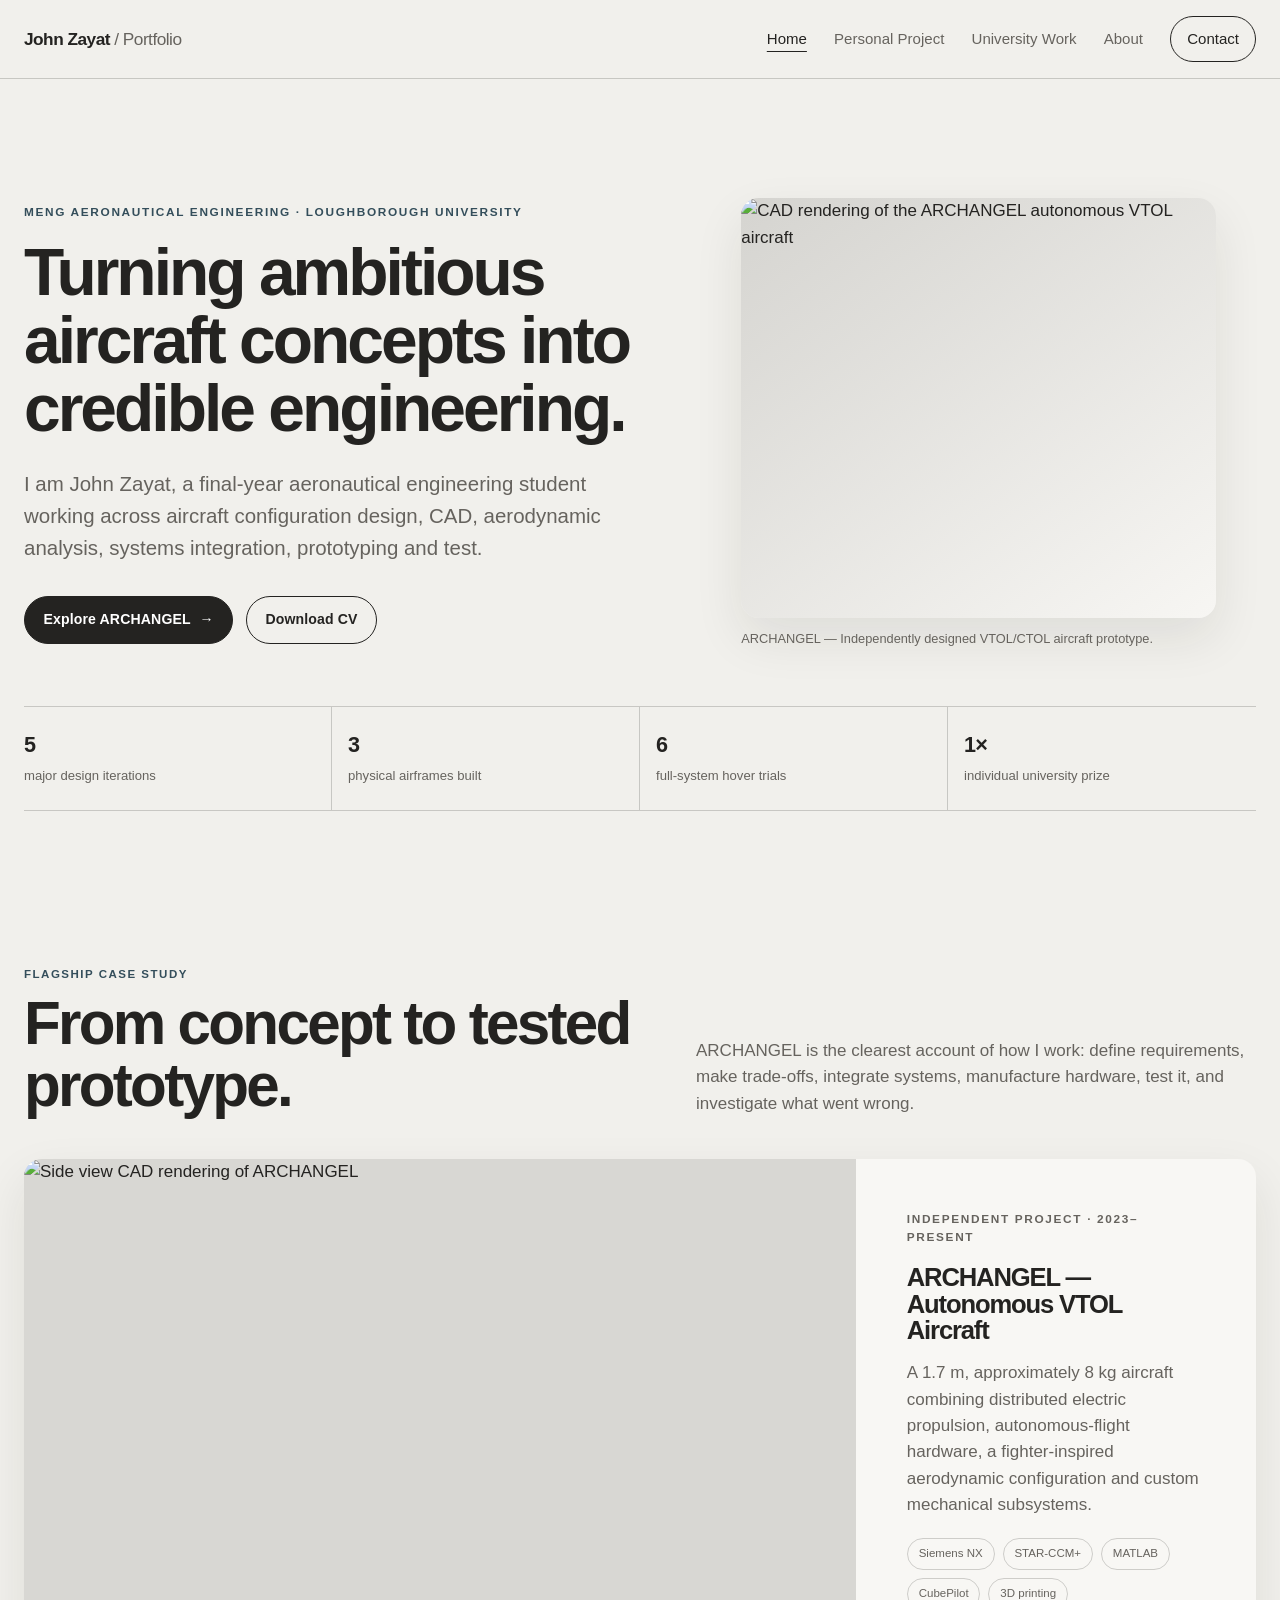
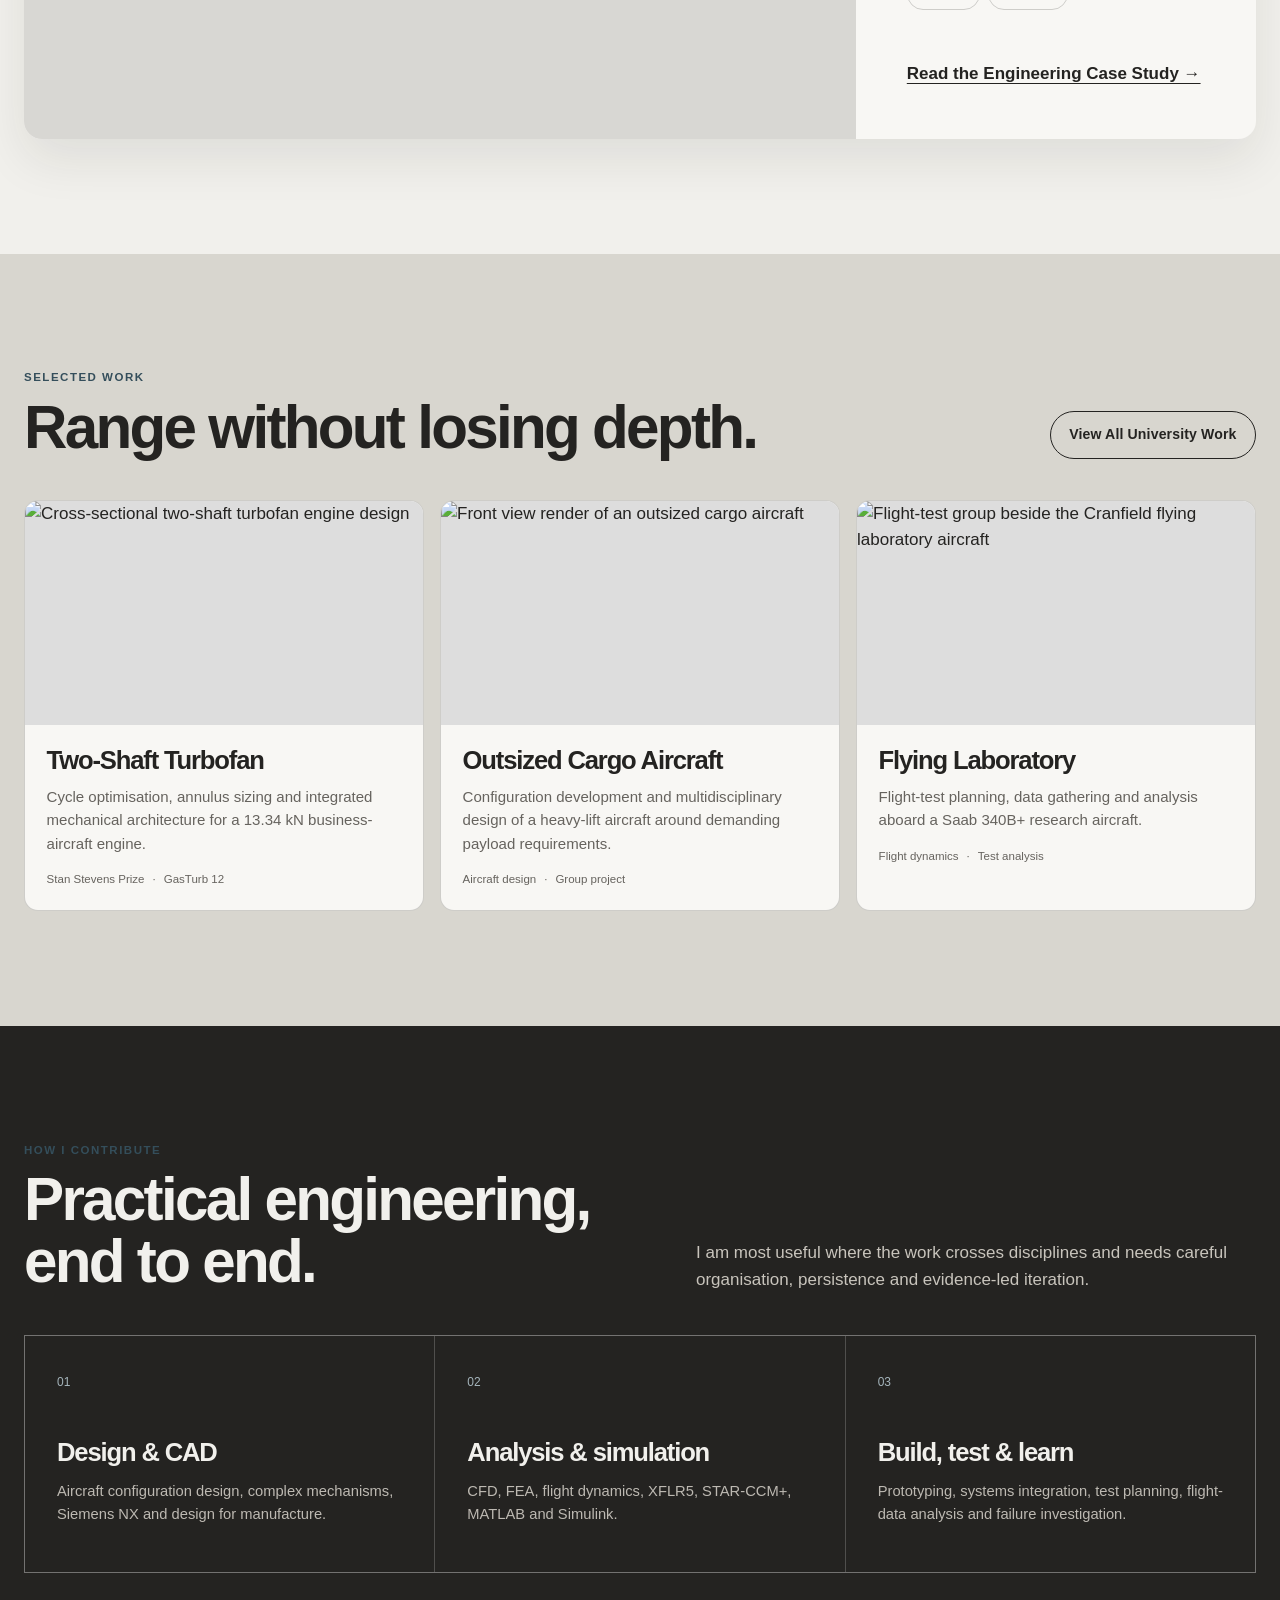
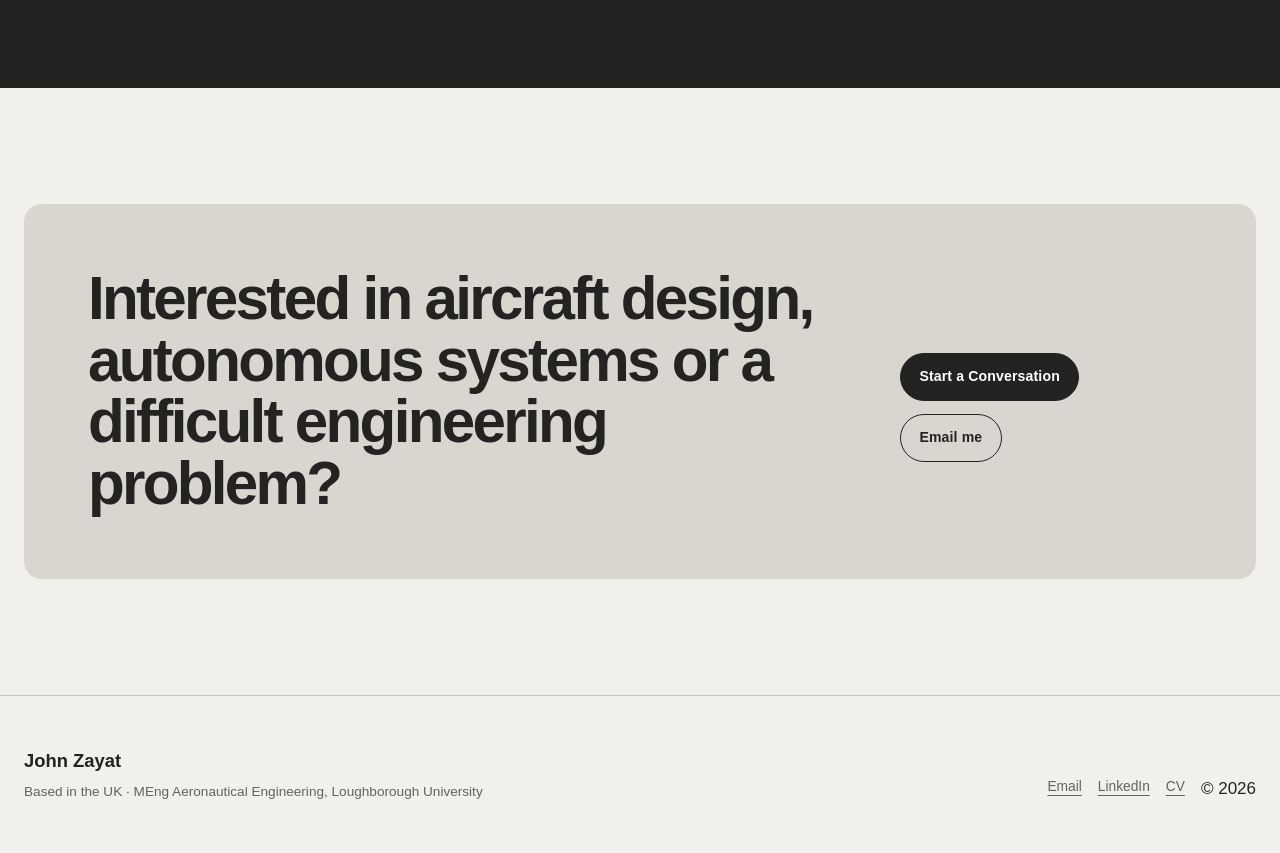
==== index.html @ 2875ab6e "Update image and text elements in index.html" ====
<!doctype html>
<html lang="en">
<head>
  <meta charset="utf-8">
  <meta name="viewport" content="width=device-width, initial-scale=1">
  <meta name="description" content="John Zayat's aeronautical engineering portfolio: aircraft design, CAD, simulation, prototyping and flight-test investigation.">
  <meta name="theme-color" content="#f1f0ec">
  <title>John Zayat | Aeronautical Engineering Portfolio</title>
  <link rel="stylesheet" href="styles.css">
  <script src="script.js" defer></script>
</head>
<body>
  <a class="skip-link" href="#main">Skip to content</a>
  <header class="site-header">
    <div class="container nav-shell">
      <a class="brand" href="index.html">John Zayat <span>/ Portfolio</span></a>
      <button class="nav-toggle" type="button" aria-label="Open navigation" aria-expanded="false" data-nav-toggle><span></span><span></span><span></span></button>
      <nav class="site-nav" aria-label="Primary navigation" data-site-nav>
        <a href="index.html" aria-current="page">Home</a>
        <a href="personal-projects.html">Personal Project</a>
        <a href="university-projects.html">University Work</a>
        <a href="about.html">About</a>
        <a class="nav-cta" href="contact.html">Contact</a>
      </nav>
    </div>
  </header>

  <main id="main">
    <section class="hero">
      <div class="container hero-grid">
        <div class="hero-copy reveal">
          <p class="eyebrow">MEng Aeronautical Engineering · Loughborough University</p>
          <h1>Turning ambitious aircraft concepts into credible engineering.</h1>
          <p class="lede">I am John Zayat, a final-year aeronautical engineering student working across aircraft configuration design, CAD, aerodynamic analysis, systems integration, prototyping and test.</p>
          <div class="actions">
            <a class="button" href="personal-projects.html">Explore ARCHANGEL <span aria-hidden="true">→</span></a>
            <a class="button secondary" href="assets/John-Zayat-CV.pdf" download>Download CV</a>
          </div>
        </div>
        <figure class="reveal">
          <div class="hero-visual"><img src="assets/home-aircraft.png" alt="CAD rendering of the ARCHANGEL autonomous VTOL aircraft"></div>
          <figcaption class="caption">ARCHANGEL — Independently designed VTOL/CTOL aircraft prototype.</figcaption>
        </figure>
      </div>

      <div class="container metrics reveal" aria-label="Portfolio highlights">
        <div class="metric-grid">
          <div class="metric"><strong>5</strong><span>major design iterations</span></div>
          <div class="metric"><strong>3</strong><span>physical airframes built</span></div>
          <div class="metric"><strong>6</strong><span>full-system hover trials</span></div>
          <div class="metric"><strong>1×</strong><span>individual university prize</span></div>
        </div>
      </div>
    </section>

    <section class="section">
      <div class="container">
        <div class="section-head reveal">
          <div><span class="kicker">Flagship Case Study</span><h2>From concept to tested prototype.</h2></div>
          <p>ARCHANGEL is the clearest account of how I work: define requirements, make trade-offs, integrate systems, manufacture hardware, test it, and investigate what went wrong.</p>
        </div>
        <article class="feature reveal">
          <div class="feature-media"><img src="assets/archangel-hero.png" alt="Side view CAD rendering of ARCHANGEL"></div>
          <div class="feature-copy">
            <div>
              <p class="eyebrow">Independent project · 2023–present</p>
              <h3>ARCHANGEL — Autonomous VTOL Aircraft</h3>
              <p>A 1.7 m, approximately 8 kg aircraft combining distributed electric propulsion, autonomous-flight hardware, a fighter-inspired aerodynamic configuration and custom mechanical subsystems.</p>
              <div class="tag-row"><span class="tag">Siemens NX</span><span class="tag">STAR-CCM+</span><span class="tag">MATLAB</span><span class="tag">CubePilot</span><span class="tag">3D printing</span></div>
            </div>
            <a class="text-link" href="personal-projects.html">Read the Engineering Case Study →</a>
          </div>
        </article>
      </div>
    </section>

    <section class="section alt">
      <div class="container">
        <div class="section-head reveal">
          <div><span class="kicker">Selected Work</span><h2>Range without losing depth.</h2></div>
          <a class="button secondary" href="university-projects.html">View All University Work</a>
        </div>
        <div class="card-grid">
          <article class="project-card reveal"><img src="assets/turbofan.png" alt="Cross-sectional two-shaft turbofan engine design"><div class="card-body"><h3>Two-Shaft Turbofan</h3><p>Cycle optimisation, annulus sizing and integrated mechanical architecture for a 13.34 kN business-aircraft engine.</p><div class="card-meta"><span>Stan Stevens Prize</span><span>·</span><span>GasTurb 12</span></div></div></article>
          <article class="project-card reveal"><img src="assets/cargo-aircraft.png" alt="Front view render of an outsized cargo aircraft"><div class="card-body"><h3>Outsized Cargo Aircraft</h3><p>Configuration development and multidisciplinary design of a heavy-lift aircraft around demanding payload requirements.</p><div class="card-meta"><span>Aircraft design</span><span>·</span><span>Group project</span></div></div></article>
          <article class="project-card reveal"><img src="assets/flight-test.jpeg" alt="Flight-test group beside the Cranfield flying laboratory aircraft"><div class="card-body"><h3>Flying Laboratory</h3><p>Flight-test planning, data gathering and analysis aboard a Saab 340B+ research aircraft.</p><div class="card-meta"><span>Flight dynamics</span><span>·</span><span>Test analysis</span></div></div></article>
        </div>
      </div>
    </section>

    <section class="section dark">
      <div class="container">
        <div class="section-head reveal"><div><span class="kicker">How I contribute</span><h2>Practical engineering, end to end.</h2></div><p>I am most useful where the work crosses disciplines and needs careful organisation, persistence and evidence-led iteration.</p></div>
        <div class="capability-grid">
          <article class="capability reveal"><span class="number">01</span><h3>Design & CAD</h3><p>Aircraft configuration design, complex mechanisms, Siemens NX and design for manufacture.</p></article>
          <article class="capability reveal"><span class="number">02</span><h3>Analysis & simulation</h3><p>CFD, FEA, flight dynamics, XFLR5, STAR-CCM+, MATLAB and Simulink.</p></article>
          <article class="capability reveal"><span class="number">03</span><h3>Build, test & learn</h3><p>Prototyping, systems integration, test planning, flight-data analysis and failure investigation.</p></article>
        </div>
      </div>
    </section>

    <section class="section">
      <div class="container cta-band reveal">
        <h2>Interested in aircraft design, autonomous systems or a difficult engineering problem?</h2>
        <div class="actions"><a class="button" href="contact.html">Start a Conversation</a><a class="button secondary" href="mailto:johnzayat360@gmail.com">Email me</a></div>
      </div>
    </section>
  </main>

  <footer class="site-footer">
    <div class="container footer-grid">
      <div><div class="footer-title">John Zayat</div><p class="footer-copy">Based in the UK · MEng Aeronautical Engineering, Loughborough University</p></div>
      <div class="footer-links"><a href="mailto:johnzayat360@gmail.com">Email</a><a href="https://www.linkedin.com/in/john-zayat-956365253/" target="_blank" rel="noreferrer">LinkedIn</a><a href="assets/John-Zayat-CV.pdf" download>CV</a><span>© <span data-year></span></span></div>
    </div>
  </footer>
</body>
</html>
---- styles.css ----
:root {
  --ink: #242321;
  --muted: #66635e;
  --paper: #f1f0ec;
  --paper-soft: #f8f7f4;
  --panel: #d8d6cf;
  --panel-dark: #c9c6be;
  --line: rgba(36, 35, 33, 0.2);
  --accent: #344e5b;
  --white: #ffffff;
  --radius: 18px;
  --shadow: 0 20px 50px rgba(31, 29, 26, 0.09);
  --font: "Aptos", "Segoe UI", Helvetica, Arial, sans-serif;
}

* { box-sizing: border-box; }
html { scroll-behavior: smooth; }
body {
  margin: 0;
  background: var(--paper);
  color: var(--ink);
  font-family: var(--font);
  font-size: 17px;
  line-height: 1.55;
  -webkit-font-smoothing: antialiased;
}
img { display: block; max-width: 100%; }
a { color: inherit; }
button, input, select, textarea { font: inherit; }
button, a { -webkit-tap-highlight-color: transparent; }
:focus-visible { outline: 3px solid #7893a0; outline-offset: 3px; }

.skip-link {
  position: fixed;
  left: 1rem;
  top: -5rem;
  z-index: 100;
  background: var(--ink);
  color: var(--white);
  padding: .75rem 1rem;
  border-radius: 999px;
}
.skip-link:focus { top: 1rem; }

.container { width: min(1260px, calc(100% - 48px)); margin-inline: auto; }
.narrow { width: min(800px, 100%); }

.site-header {
  position: sticky;
  top: 0;
  z-index: 50;
  border-bottom: 1px solid var(--line);
  background: rgba(241, 240, 236, .91);
  backdrop-filter: blur(18px);
}
.nav-shell { min-height: 78px; display: flex; align-items: center; justify-content: space-between; gap: 2rem; }
.brand { text-decoration: none; font-weight: 700; letter-spacing: -.03em; font-size: 1.08rem; }
.brand span { color: var(--muted); font-weight: 500; }
.site-nav { display: flex; align-items: center; gap: 1.7rem; }
.site-nav a { text-decoration: none; color: var(--muted); font-size: .94rem; }
.site-nav a:hover, .site-nav a[aria-current="page"] { color: var(--ink); }
.site-nav a[aria-current="page"] { text-decoration: underline; text-underline-offset: 7px; }
.nav-cta { padding: .62rem 1rem; border: 1px solid var(--ink); border-radius: 999px; color: var(--ink) !important; }
.nav-toggle { display: none; border: 0; background: transparent; width: 44px; height: 44px; padding: 10px; cursor: pointer; }
.nav-toggle span { display: block; height: 2px; margin: 6px 0; background: var(--ink); transition: transform .2s, opacity .2s; }

.hero { padding: clamp(4rem, 8vw, 7.5rem) 0 2.5rem; }
.hero-grid { display: grid; grid-template-columns: 1.05fr .95fr; gap: clamp(2rem, 5vw, 5rem); align-items: center; }
.eyebrow { margin: 0 0 1.1rem; color: var(--accent); font-weight: 700; text-transform: uppercase; letter-spacing: .14em; font-size: .74rem; }
h1, h2, h3 { margin: 0; letter-spacing: -.045em; line-height: 1.03; }
h1 { font-size: clamp(3.15rem, 5.15vw, 5.4rem); font-weight: 600; }
h2 { font-size: clamp(2.25rem, 4.7vw, 4.7rem); font-weight: 600; }
h3 { font-size: clamp(1.25rem, 2vw, 1.65rem); font-weight: 650; }
.hero-copy { max-width: 650px; }
.hero-copy .lede { max-width: 610px; margin: 1.6rem 0 0; color: var(--muted); font-size: clamp(1.03rem, 1.6vw, 1.28rem); }
.actions { display: flex; flex-wrap: wrap; gap: .8rem; margin-top: 2rem; }
.button {
  display: inline-flex;
  align-items: center;
  justify-content: center;
  gap: .55rem;
  min-height: 48px;
  padding: .75rem 1.15rem;
  border: 1px solid var(--ink);
  border-radius: 999px;
  background: var(--ink);
  color: var(--white);
  text-decoration: none;
  font-size: .88rem;
  font-weight: 700;
  letter-spacing: .01em;
  cursor: pointer;
}
.button:hover { background: var(--accent); border-color: var(--accent); }
.button.secondary { background: transparent; color: var(--ink); }
.button.secondary:hover { background: var(--white); border-color: var(--ink); }
.text-link { font-weight: 700; text-underline-offset: 4px; }
.hero-visual { overflow: hidden; border-radius: var(--radius); background: linear-gradient(145deg, #d5d4d0, #f7f6f3); min-height: 420px; box-shadow: var(--shadow); }
.hero-visual img { width: 100%; height: 100%; min-height: 420px; object-fit: cover; object-position: center; }
.caption { margin: .65rem 0 0; color: var(--muted); font-size: .8rem; }

.metrics { padding: 2.5rem 0 0; }
.metric-grid { border-top: 1px solid var(--line); border-bottom: 1px solid var(--line); display: grid; grid-template-columns: repeat(4, 1fr); }
.metric { padding: 1.35rem 1rem; border-right: 1px solid var(--line); }
.metric:first-child { padding-left: 0; }
.metric:last-child { border-right: 0; }
.metric strong { display: block; font-size: 1.35rem; letter-spacing: -.03em; }
.metric span { color: var(--muted); font-size: .82rem; }

.section { padding: clamp(5rem, 9vw, 9rem) 0; }
.section.alt { background: var(--panel); }
.section.dark { background: var(--ink); color: var(--paper); }
.section-head { display: flex; align-items: end; justify-content: space-between; gap: 2rem; margin-bottom: 2.6rem; }
.section-head p { max-width: 560px; margin: 0; color: var(--muted); }
.dark .section-head p { color: #c8c4bc; }
.kicker { display: block; margin-bottom: .6rem; color: var(--accent); font-size: .72rem; font-weight: 800; letter-spacing: .13em; text-transform: uppercase; }

.feature { display: grid; grid-template-columns: 1.35fr .65fr; min-height: 580px; overflow: hidden; border-radius: var(--radius); background: var(--paper-soft); box-shadow: var(--shadow); }
.feature-media { min-height: 430px; overflow: hidden; background: #d8d7d3; }
.feature-media img { width: 100%; height: 100%; object-fit: cover; object-position: center; transition: transform .5s ease; }
.feature:hover .feature-media img { transform: scale(1.025); }
.feature-copy { display: flex; flex-direction: column; justify-content: space-between; gap: 2rem; padding: clamp(2rem, 4vw, 3.6rem); }
.feature-copy p { color: var(--muted); }
.tag-row { display: flex; flex-wrap: wrap; gap: .5rem; margin-top: 1.25rem; }
.tag { padding: .38rem .68rem; border: 1px solid var(--line); border-radius: 999px; color: var(--muted); font-size: .72rem; }

.card-grid { display: grid; grid-template-columns: repeat(3, 1fr); gap: 1rem; }
.project-card { position: relative; border: 1px solid var(--line); border-radius: 14px; background: var(--paper-soft); overflow: hidden; }
.project-card > img { width: 100%; aspect-ratio: 16 / 9; object-fit: cover; background: #ddd; }
.card-body { padding: 1.35rem; }
.card-body p { margin: .75rem 0 1rem; color: var(--muted); font-size: .94rem; }
.card-meta { display: flex; gap: .5rem; flex-wrap: wrap; font-size: .72rem; color: var(--muted); }

.capability-grid { display: grid; grid-template-columns: repeat(3, 1fr); gap: 1px; background: rgba(255,255,255,.2); border: 1px solid rgba(255,255,255,.2); }
.capability { background: var(--ink); padding: 2rem; min-height: 220px; }
.capability .number { color: #a5b5bc; font-size: .75rem; }
.capability h3 { margin: 2.8rem 0 .7rem; }
.capability p { color: #bdb9b2; font-size: .92rem; }

.cta-band { display: flex; align-items: center; justify-content: space-between; gap: 2rem; padding: clamp(2rem, 5vw, 4rem); border-radius: var(--radius); background: var(--panel); }
.cta-band h2 { max-width: 780px; }

/* Interior pages */
.page-hero { padding: clamp(4rem, 8vw, 7rem) 0 clamp(3rem, 6vw, 5rem); }
.page-hero .lede { max-width: 760px; margin: 1.5rem 0 0; color: var(--muted); font-size: clamp(1.05rem, 1.7vw, 1.3rem); }
.page-hero-media { margin-top: 3rem; overflow: hidden; min-height: 400px; border-radius: var(--radius); background: #d0cfcb; }
.page-hero-media img { width: 100%; height: 100%; min-height: 400px; object-fit: cover; }
.page-title { max-width: 1000px; }
.page-title h1 { font-size: clamp(3.8rem, 8vw, 8.4rem); }

.section-nav { position: sticky; top: 78px; z-index: 30; border-block: 1px solid var(--line); background: rgba(241,240,236,.95); backdrop-filter: blur(12px); }
.section-nav .container { display: flex; gap: 1.4rem; overflow-x: auto; padding-block: .85rem; scrollbar-width: none; }
.section-nav .container::-webkit-scrollbar { display: none; }
.section-nav a { white-space: nowrap; text-decoration: none; color: var(--muted); font-size: .78rem; font-weight: 700; text-transform: uppercase; letter-spacing: .08em; }
.section-nav a:hover { color: var(--ink); }

.intro-grid { display: grid; grid-template-columns: .7fr 1.3fr; gap: clamp(2rem, 7vw, 7rem); }
.intro-grid .large-copy { margin: 0; font-size: clamp(1.35rem, 2.5vw, 2.2rem); line-height: 1.25; letter-spacing: -.025em; }
.brief-grid { display: grid; grid-template-columns: repeat(2, 1fr); border-top: 1px solid var(--line); }
.brief-item { padding: 1.25rem 0; border-bottom: 1px solid var(--line); }
.brief-item:nth-child(odd) { padding-right: 1rem; }
.brief-item:nth-child(even) { padding-left: 1rem; border-left: 1px solid var(--line); }
.brief-item small { display: block; color: var(--muted); text-transform: uppercase; letter-spacing: .1em; font-size: .68rem; }
.brief-item strong { display: block; margin-top: .3rem; }

.requirement-grid { display: grid; grid-template-columns: repeat(4, 1fr); gap: 1rem; margin-top: 2.5rem; }
.requirement { min-height: 220px; padding: 1.5rem; border: 1px solid var(--line); border-radius: 14px; background: var(--paper-soft); }
.requirement span { color: var(--accent); font-weight: 800; font-size: .72rem; }
.requirement h3 { margin: 3rem 0 .7rem; font-size: 1.2rem; }
.requirement p { color: var(--muted); font-size: .9rem; }

.timeline { margin-top: 3rem; border-top: 1px solid var(--line); }
.timeline-row { display: grid; grid-template-columns: 110px .75fr 1.25fr; gap: 1.5rem; padding: 1.5rem 0; border-bottom: 1px solid var(--line); }
.timeline-row .iteration { color: var(--accent); font-weight: 800; font-size: .78rem; text-transform: uppercase; letter-spacing: .08em; }
.timeline-row p { margin: 0; color: var(--muted); }

.mechanism-grid { display: grid; grid-template-columns: repeat(2, 1fr); gap: 1rem; }
.mechanism-card { overflow: hidden; border-radius: 14px; background: var(--paper-soft); }
.mechanism-card img { width: 100%; aspect-ratio: 16 / 8.5; object-fit: cover; background: #ddd; }
.mechanism-card .card-body { padding: 1.6rem; }
.mechanism-card p { color: var(--muted); }
.mechanism-card ul { padding-left: 1.1rem; color: var(--muted); font-size: .9rem; }

.prototype-grid { display: grid; grid-template-columns: repeat(3, 1fr); gap: 1rem; }
.prototype { border-top: 1px solid var(--line); padding-top: 1rem; }
.prototype img { width: 100%; aspect-ratio: 4/3; object-fit: cover; border-radius: 10px; }
.prototype h3 { margin-top: 1.1rem; font-size: 1.2rem; }
.prototype p { color: var(--muted); font-size: .9rem; }
.mini-metrics { display: flex; gap: .8rem; flex-wrap: wrap; margin-top: .8rem; color: var(--muted); font-size: .75rem; }

.test-grid { display: grid; grid-template-columns: 1fr 1fr; gap: 1rem; }
.test-card { overflow: hidden; border: 1px solid rgba(255,255,255,.18); border-radius: 14px; }
.test-card img { width: 100%; aspect-ratio: 16/9; object-fit: cover; background: #fff; }
.test-card .card-body { padding: 1.5rem; }
.test-card p { color: #c7c2ba; }
.finding-list { margin: 2rem 0 0; padding: 0; list-style: none; display: grid; grid-template-columns: repeat(4, 1fr); border-top: 1px solid rgba(255,255,255,.2); }
.finding-list li { padding: 1.2rem; border-right: 1px solid rgba(255,255,255,.2); color: #cac6be; font-size: .86rem; }
.finding-list li:last-child { border-right: 0; }
.finding-list strong { display: block; margin-bottom: .4rem; color: var(--white); }

.outcome-grid { display: grid; grid-template-columns: .8fr 1.2fr; gap: clamp(2rem, 7vw, 7rem); }
.outcome-list { list-style: none; margin: 0; padding: 0; counter-reset: outcomes; border-top: 1px solid var(--line); }
.outcome-list li { position: relative; padding: 1.3rem 0 1.3rem 3rem; border-bottom: 1px solid var(--line); }
.outcome-list li::before { counter-increment: outcomes; content: "0" counter(outcomes); position: absolute; left: 0; top: 1.4rem; color: var(--accent); font-size: .75rem; font-weight: 800; }

.status-panel { display: grid; grid-template-columns: 1fr auto; gap: 2rem; align-items: center; padding: 2rem; border: 1px solid var(--line); border-radius: 14px; background: var(--paper-soft); }
.status-badge { white-space: nowrap; padding: .55rem .8rem; border-radius: 999px; background: #dce5e8; color: #27424e; font-size: .72rem; font-weight: 800; text-transform: uppercase; letter-spacing: .08em; }

/* Project directory */
.tab-list { display: inline-flex; gap: .5rem; padding: .4rem; margin: 2rem 0 2.5rem; border: 1px solid var(--line); border-radius: 999px; }
.tab-button { border: 0; border-radius: 999px; padding: .7rem 1.1rem; background: transparent; color: var(--muted); cursor: pointer; font-weight: 700; }
.tab-button[aria-selected="true"] { background: var(--ink); color: var(--white); }
.project-panel[hidden] { display: none; }
.project-directory { display: grid; grid-template-columns: repeat(3, 1fr); gap: 1rem; }
.directory-card { overflow: hidden; border: 1px solid var(--line); border-radius: 14px; background: var(--paper-soft); }
.directory-card img { width: 100%; aspect-ratio: 16/9; object-fit: cover; background: #ddd; }
.directory-card .index-visual { display: grid; place-items: center; aspect-ratio: 16/9; background: linear-gradient(145deg, #c9c7c0, #ebe9e4); color: #716e67; font-size: 3.6rem; font-weight: 300; letter-spacing: -.06em; }
.directory-card .card-body { padding: 1.35rem; }
.directory-card .type { color: var(--accent); font-size: .7rem; font-weight: 800; text-transform: uppercase; letter-spacing: .09em; }
.directory-card h3 { margin: .65rem 0; font-size: 1.25rem; line-height: 1.15; }
.directory-card p { color: var(--muted); font-size: .88rem; }
.directory-card details { border-top: 1px solid var(--line); margin-top: 1rem; padding-top: .8rem; }
.directory-card summary { cursor: pointer; font-size: .78rem; font-weight: 800; }
.directory-card details p { margin-bottom: 0; }

.team-callout { display: grid; grid-template-columns: .7fr 1.3fr; gap: 2rem; padding: 2rem; border-radius: 14px; background: var(--ink); color: var(--paper); }
.team-callout p { margin: 0; color: #c9c5bd; }

.module-years { display: grid; grid-template-columns: repeat(2, 1fr); gap: .75rem; }
.module-year { border: 1px solid var(--line); border-radius: 12px; background: var(--paper-soft); }
.module-year summary { cursor: pointer; padding: 1.1rem 1.25rem; font-weight: 750; }
.module-year ul { columns: 2; margin: 0; padding: 0 1.25rem 1.25rem 2.4rem; color: var(--muted); font-size: .83rem; }
.module-year li { break-inside: avoid; margin-bottom: .35rem; }

/* About */
.about-hero-grid { display: grid; grid-template-columns: 1.05fr .95fr; gap: clamp(2rem, 6vw, 6rem); align-items: center; }
.about-hero-grid h1 { font-size: clamp(3.7rem, 7vw, 7.3rem); }
.about-hero-grid p { color: var(--muted); }
.about-portrait { min-height: 600px; overflow: hidden; border-radius: var(--radius); background: #deddd9; }
.about-portrait img { width: 100%; height: 100%; min-height: 600px; object-fit: cover; }
.skills-list { display: grid; grid-template-columns: repeat(2, 1fr); border-top: 1px solid var(--line); }
.skill-group { padding: 1.5rem 1.5rem 1.5rem 0; border-bottom: 1px solid var(--line); }
.skill-group:nth-child(even) { padding-left: 1.5rem; border-left: 1px solid var(--line); }
.skill-group p { color: var(--muted); margin: .5rem 0 0; }
.hobby-grid { display: grid; grid-template-columns: repeat(3, 1fr); gap: 1rem; }
.hobby-card img { width: 100%; aspect-ratio: 4/5; object-fit: cover; border-radius: 12px; }
.hobby-card h3 { margin-top: 1rem; font-size: 1.2rem; }
.hobby-card p { color: var(--muted); font-size: .88rem; }
.certificate-list { display: grid; grid-template-columns: repeat(2, 1fr); gap: 0 2rem; border-top: 1px solid var(--line); }
.certificate-list div { padding: 1rem 0; border-bottom: 1px solid var(--line); }
.certificate-list small { display: block; color: var(--muted); }

/* Contact */
.contact-grid { display: grid; grid-template-columns: .75fr 1.25fr; gap: clamp(2rem, 7vw, 7rem); align-items: start; }
.contact-copy { position: sticky; top: 130px; }
.contact-copy h1 { font-size: clamp(3.8rem, 7vw, 7rem); }
.contact-copy p { color: var(--muted); }
.contact-links { display: grid; gap: .7rem; margin-top: 2rem; }
.contact-links a { font-weight: 750; text-underline-offset: 4px; }
.contact-form { padding: clamp(1.5rem, 4vw, 3rem); border-radius: var(--radius); background: var(--panel); }
.form-grid { display: grid; grid-template-columns: repeat(2, 1fr); gap: 1rem; }
.field { display: grid; gap: .4rem; }
.field.full { grid-column: 1 / -1; }
.field label { font-size: .78rem; font-weight: 800; }
.field input, .field select, .field textarea { width: 100%; border: 1px solid rgba(36,35,33,.55); border-radius: 10px; background: rgba(255,255,255,.48); color: var(--ink); padding: .8rem .9rem; }
.field textarea { min-height: 170px; resize: vertical; }
.form-note { color: var(--muted); font-size: .76rem; }
.form-status { min-height: 1.5rem; color: var(--accent); font-size: .85rem; font-weight: 700; }

.site-footer { padding: 3.2rem 0; border-top: 1px solid var(--line); }
.footer-grid { display: grid; grid-template-columns: 1fr auto; gap: 2rem; align-items: end; }
.footer-title { font-size: 1.15rem; font-weight: 700; }
.footer-copy { color: var(--muted); font-size: .85rem; margin: .35rem 0 0; }
.footer-links { display: flex; flex-wrap: wrap; justify-content: end; gap: 1rem; }
.footer-links a { color: var(--muted); font-size: .86rem; text-underline-offset: 4px; }

.reveal { opacity: 1; transform: none; }
.reveal.is-visible { opacity: 1; transform: none; }

@media (max-width: 980px) {
  .hero-grid, .feature { grid-template-columns: 1fr; }
  .hero-visual { min-height: 340px; }
  .feature { min-height: auto; }
  .feature-media { min-height: 360px; }
  .card-grid, .capability-grid { grid-template-columns: repeat(2, 1fr); }
  .metric-grid { grid-template-columns: repeat(2, 1fr); }
  .metric:nth-child(2) { border-right: 0; }
  .metric:nth-child(-n+2) { border-bottom: 1px solid var(--line); }
  .intro-grid, .outcome-grid, .about-hero-grid, .contact-grid { grid-template-columns: 1fr; }
  .requirement-grid { grid-template-columns: repeat(2, 1fr); }
  .project-directory { grid-template-columns: repeat(2, 1fr); }
  .contact-copy { position: static; }
  .about-portrait, .about-portrait img { min-height: 460px; }
}

@media (max-width: 760px) {
  body { font-size: 16px; }
  .container { width: min(100% - 32px, 1260px); }
  .nav-shell { min-height: 68px; }
  .nav-toggle { display: block; }
  .site-nav {
    position: absolute;
    inset: 68px 0 auto 0;
    display: none;
    flex-direction: column;
    align-items: stretch;
    gap: 0;
    padding: 1rem 16px 1.4rem;
    border-bottom: 1px solid var(--line);
    background: var(--paper);
  }
  .site-nav.is-open { display: flex; }
  .site-nav a { padding: .9rem .2rem; }
  .nav-cta { text-align: center; margin-top: .5rem; }
  .hero { padding-top: 3.5rem; }
  .hero-visual, .hero-visual img { min-height: 280px; }
  .section { padding: 4.8rem 0; }
  .section-head, .cta-band { align-items: flex-start; flex-direction: column; }
  .card-grid, .capability-grid { grid-template-columns: 1fr; }
  .feature-media { min-height: 280px; }
  .footer-grid { grid-template-columns: 1fr; }
  .footer-links { justify-content: start; }
  .section-nav { top: 68px; }
  .page-hero-media, .page-hero-media img { min-height: 280px; }
  .brief-grid, .requirement-grid, .mechanism-grid, .prototype-grid, .test-grid, .finding-list, .project-directory, .module-years, .skills-list, .hobby-grid, .certificate-list { grid-template-columns: 1fr; }
  .brief-item:nth-child(even), .skill-group:nth-child(even) { padding-left: 0; border-left: 0; }
  .brief-item:nth-child(odd) { padding-right: 0; }
  .timeline-row { grid-template-columns: 82px 1fr; }
  .timeline-row p { grid-column: 2; }
  .finding-list li { border-right: 0; border-bottom: 1px solid rgba(255,255,255,.2); }
  .team-callout, .status-panel { grid-template-columns: 1fr; }
  .module-year ul { columns: 1; }
  .about-portrait, .about-portrait img { min-height: 360px; }
  .form-grid { grid-template-columns: 1fr; }
  .field.full { grid-column: auto; }
}

@media (prefers-reduced-motion: reduce) {
  html { scroll-behavior: auto; }
  *, *::before, *::after { animation-duration: .01ms !important; transition-duration: .01ms !important; }
  .reveal { opacity: 1; transform: none; }
}
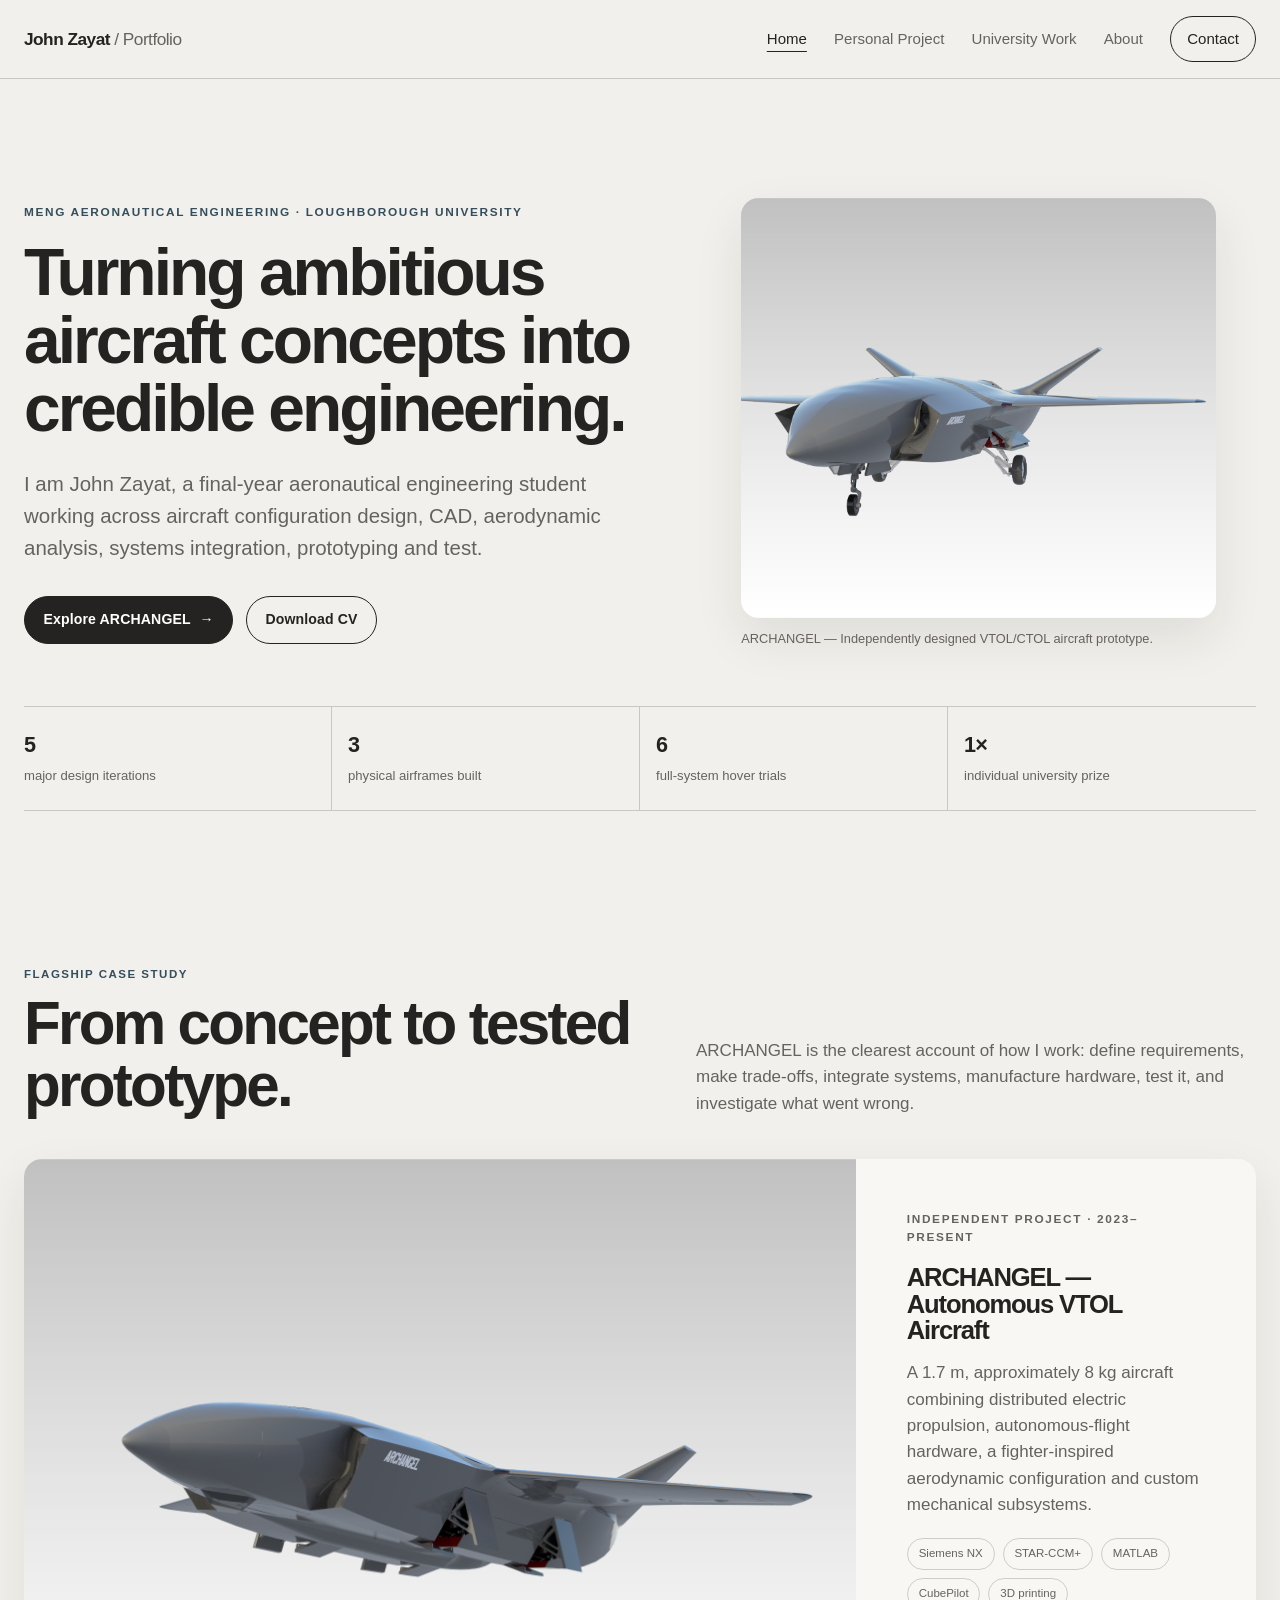
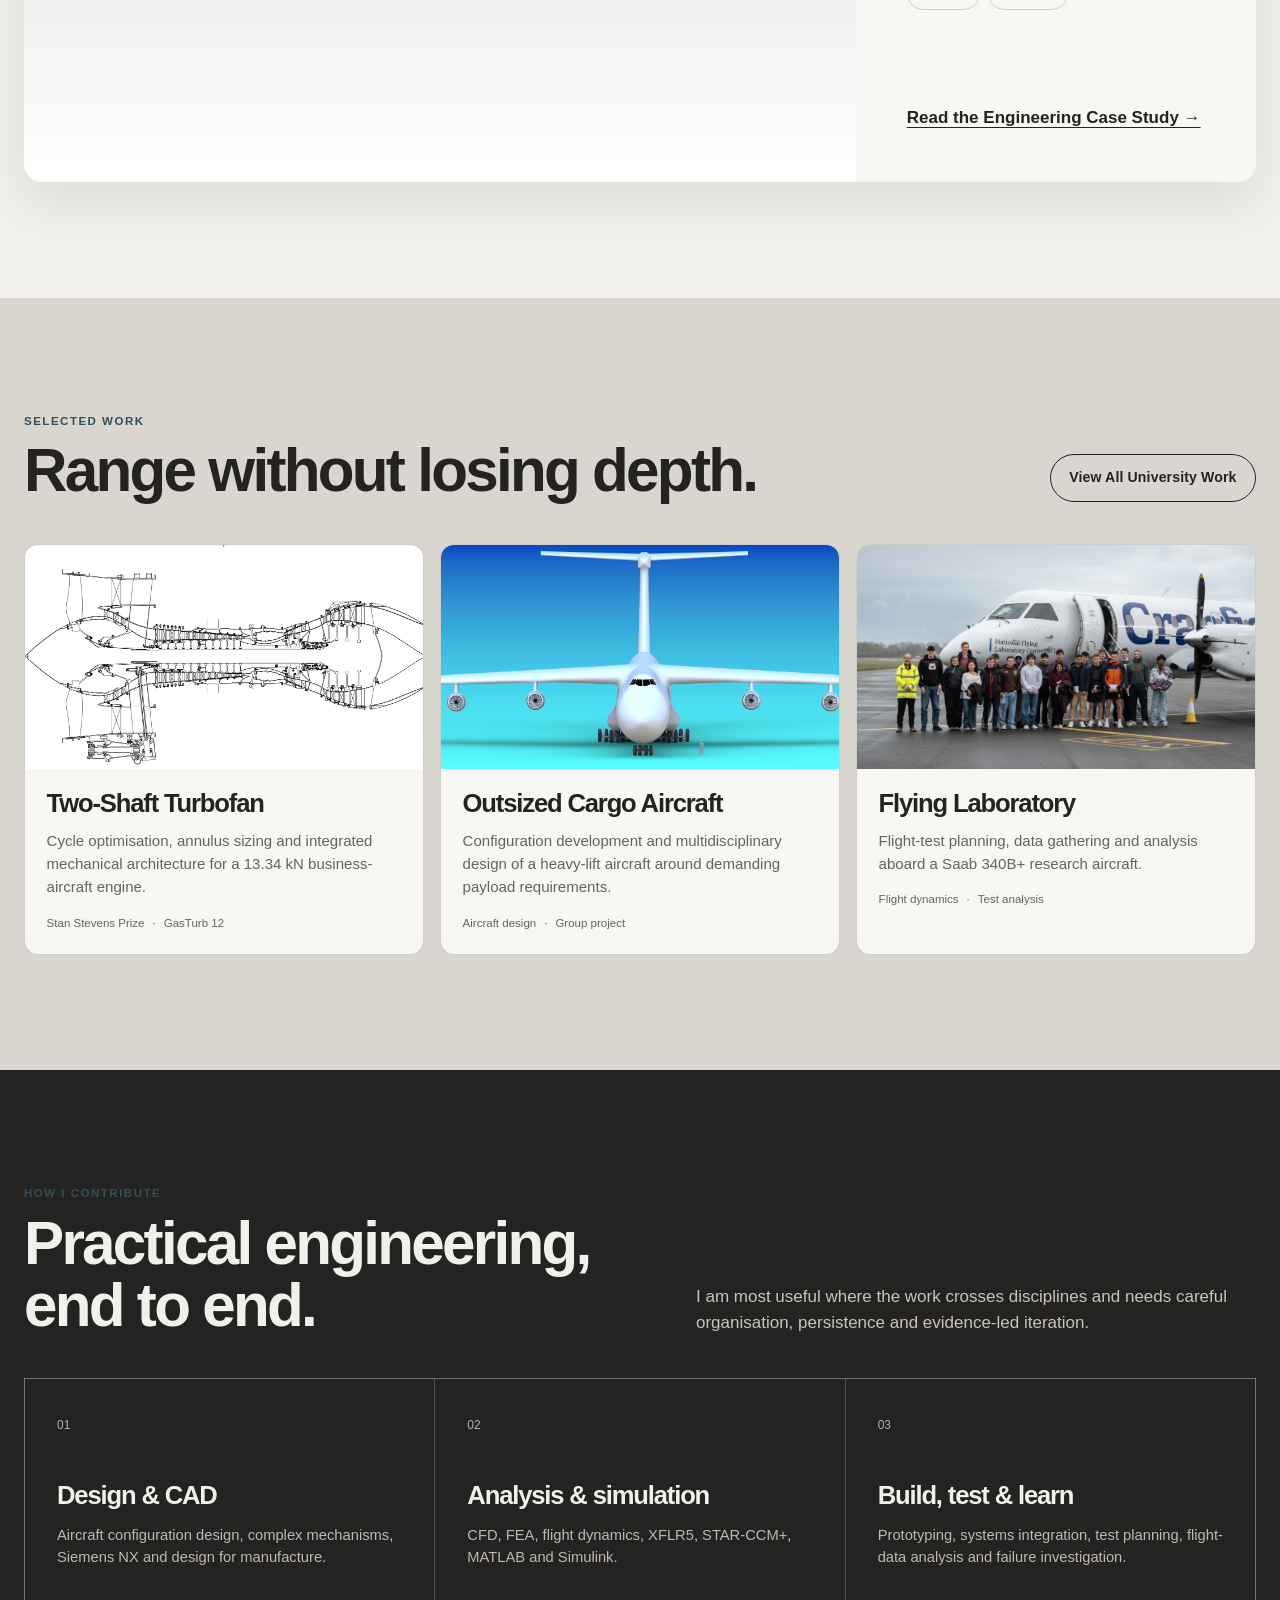
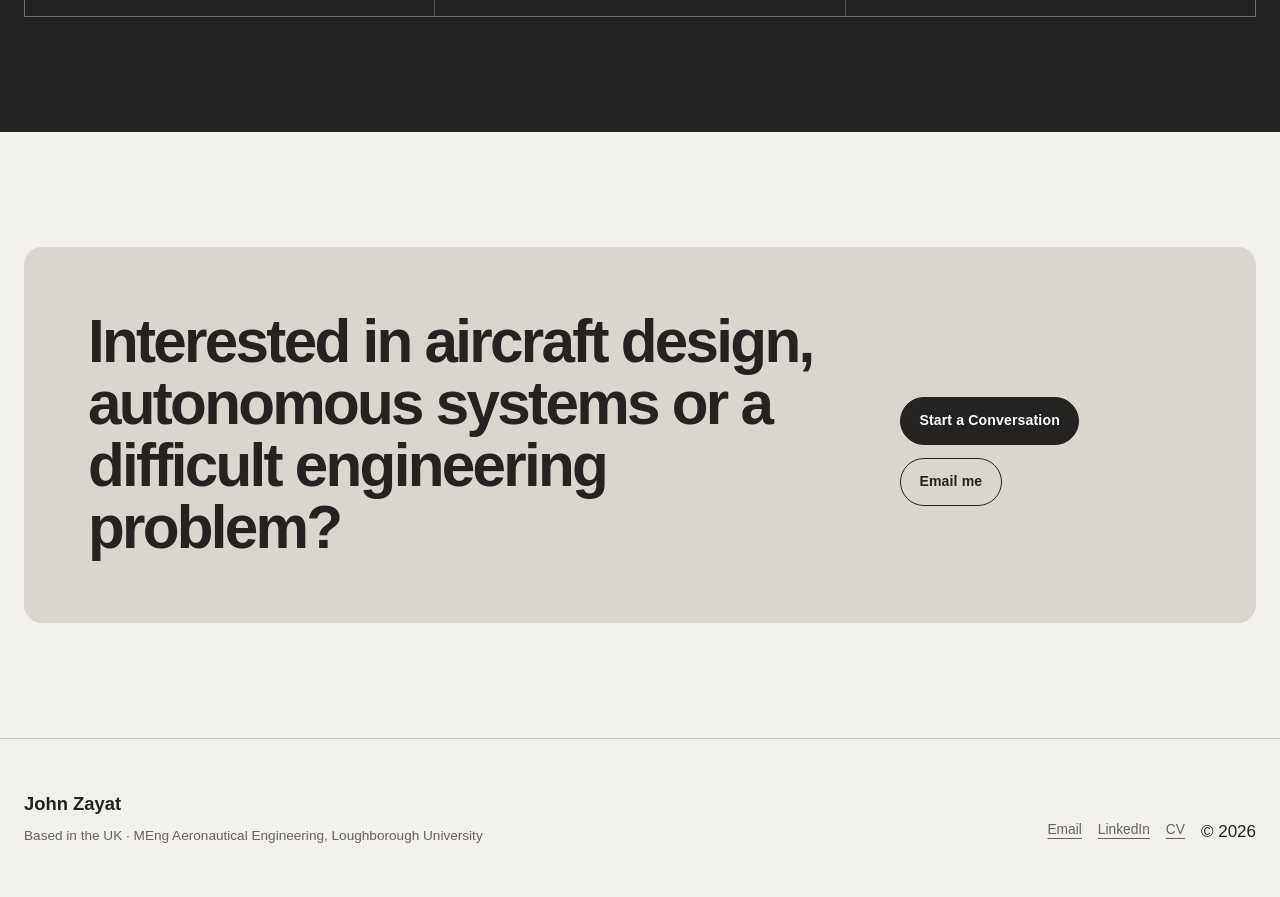
==== commit 8aea1cbd: "Update index.html" ====
--- a/index.html
+++ b/index.html
@@ -81,9 +81,9 @@
           <a class="button secondary" href="university-projects.html">View All University Work</a>
         </div>
         <div class="card-grid">
-          <article class="project-card reveal"><img src="assets/turbofan.png" alt="Cross-sectional two-shaft turbofan engine design"><div class="card-body"><h3>Two-Shaft Turbofan</h3><p>Cycle optimisation, annulus sizing and integrated mechanical architecture for a 13.34 kN business-aircraft engine.</p><div class="card-meta"><span>Stan Stevens Prize</span><span>·</span><span>GasTurb 12</span></div></div></article>
-          <article class="project-card reveal"><img src="assets/cargo-aircraft.png" alt="Front view render of an outsized cargo aircraft"><div class="card-body"><h3>Outsized Cargo Aircraft</h3><p>Configuration development and multidisciplinary design of a heavy-lift aircraft around demanding payload requirements.</p><div class="card-meta"><span>Aircraft design</span><span>·</span><span>Group project</span></div></div></article>
-          <article class="project-card reveal"><img src="assets/flight-test.jpeg" alt="Flight-test group beside the Cranfield flying laboratory aircraft"><div class="card-body"><h3>Flying Laboratory</h3><p>Flight-test planning, data gathering and analysis aboard a Saab 340B+ research aircraft.</p><div class="card-meta"><span>Flight dynamics</span><span>·</span><span>Test analysis</span></div></div></article>
+          <article class="project-card reveal"><img src="assets/turbofan.PNG" alt="Cross-sectional two-shaft turbofan engine design"><div class="card-body"><h3>Two-Shaft Turbofan</h3><p>Cycle optimisation, annulus sizing and integrated mechanical architecture for a 13.34 kN business-aircraft engine.</p><div class="card-meta"><span>Stan Stevens Prize</span><span>·</span><span>GasTurb 12</span></div></div></article>
+          <article class="project-card reveal"><img src="assets/cargo-aircraft.PNG" alt="Front view render of an outsized cargo aircraft"><div class="card-body"><h3>Outsized Cargo Aircraft</h3><p>Configuration development and multidisciplinary design of a heavy-lift aircraft around demanding payload requirements.</p><div class="card-meta"><span>Aircraft design</span><span>·</span><span>Group project</span></div></div></article>
+          <article class="project-card reveal"><img src="assets/flight-test.JPEG" alt="Flight-test group beside the Cranfield flying laboratory aircraft"><div class="card-body"><h3>Flying Laboratory</h3><p>Flight-test planning, data gathering and analysis aboard a Saab 340B+ research aircraft.</p><div class="card-meta"><span>Flight dynamics</span><span>·</span><span>Test analysis</span></div></div></article>
         </div>
       </div>
     </section>
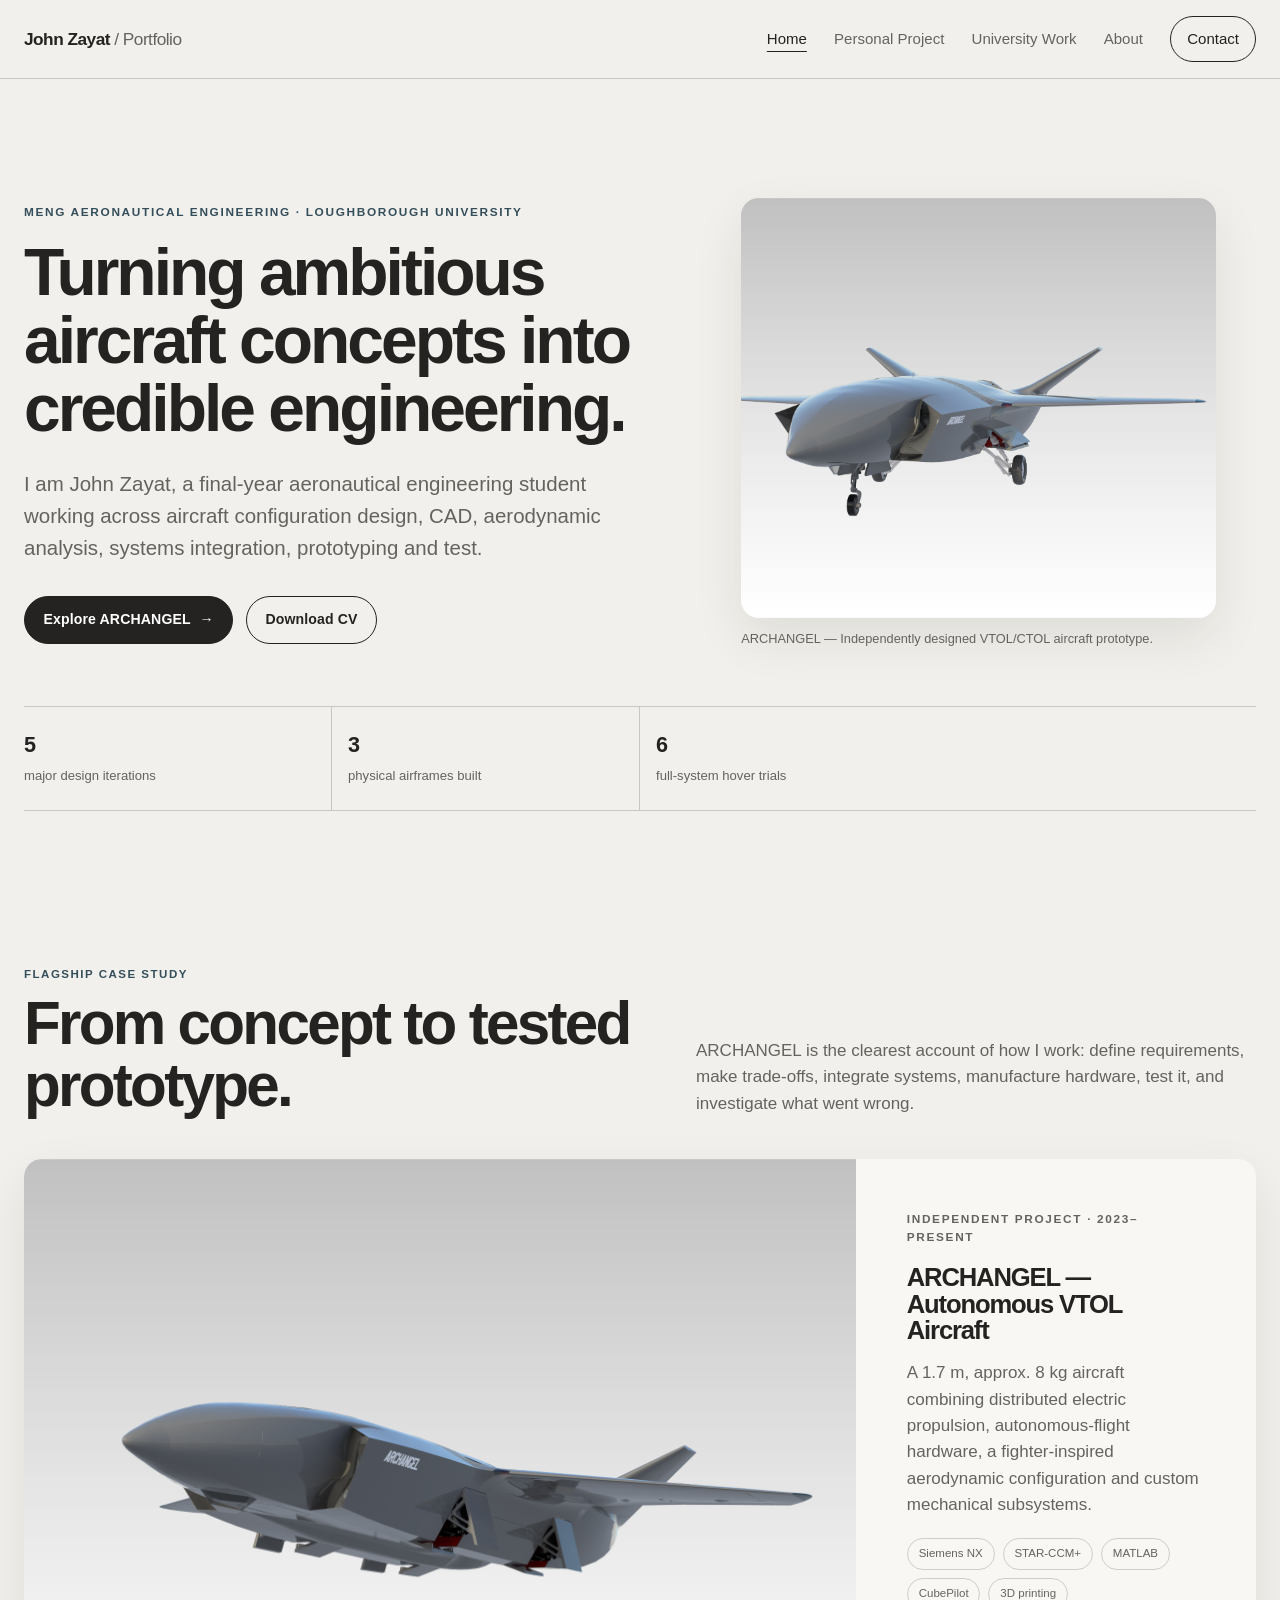
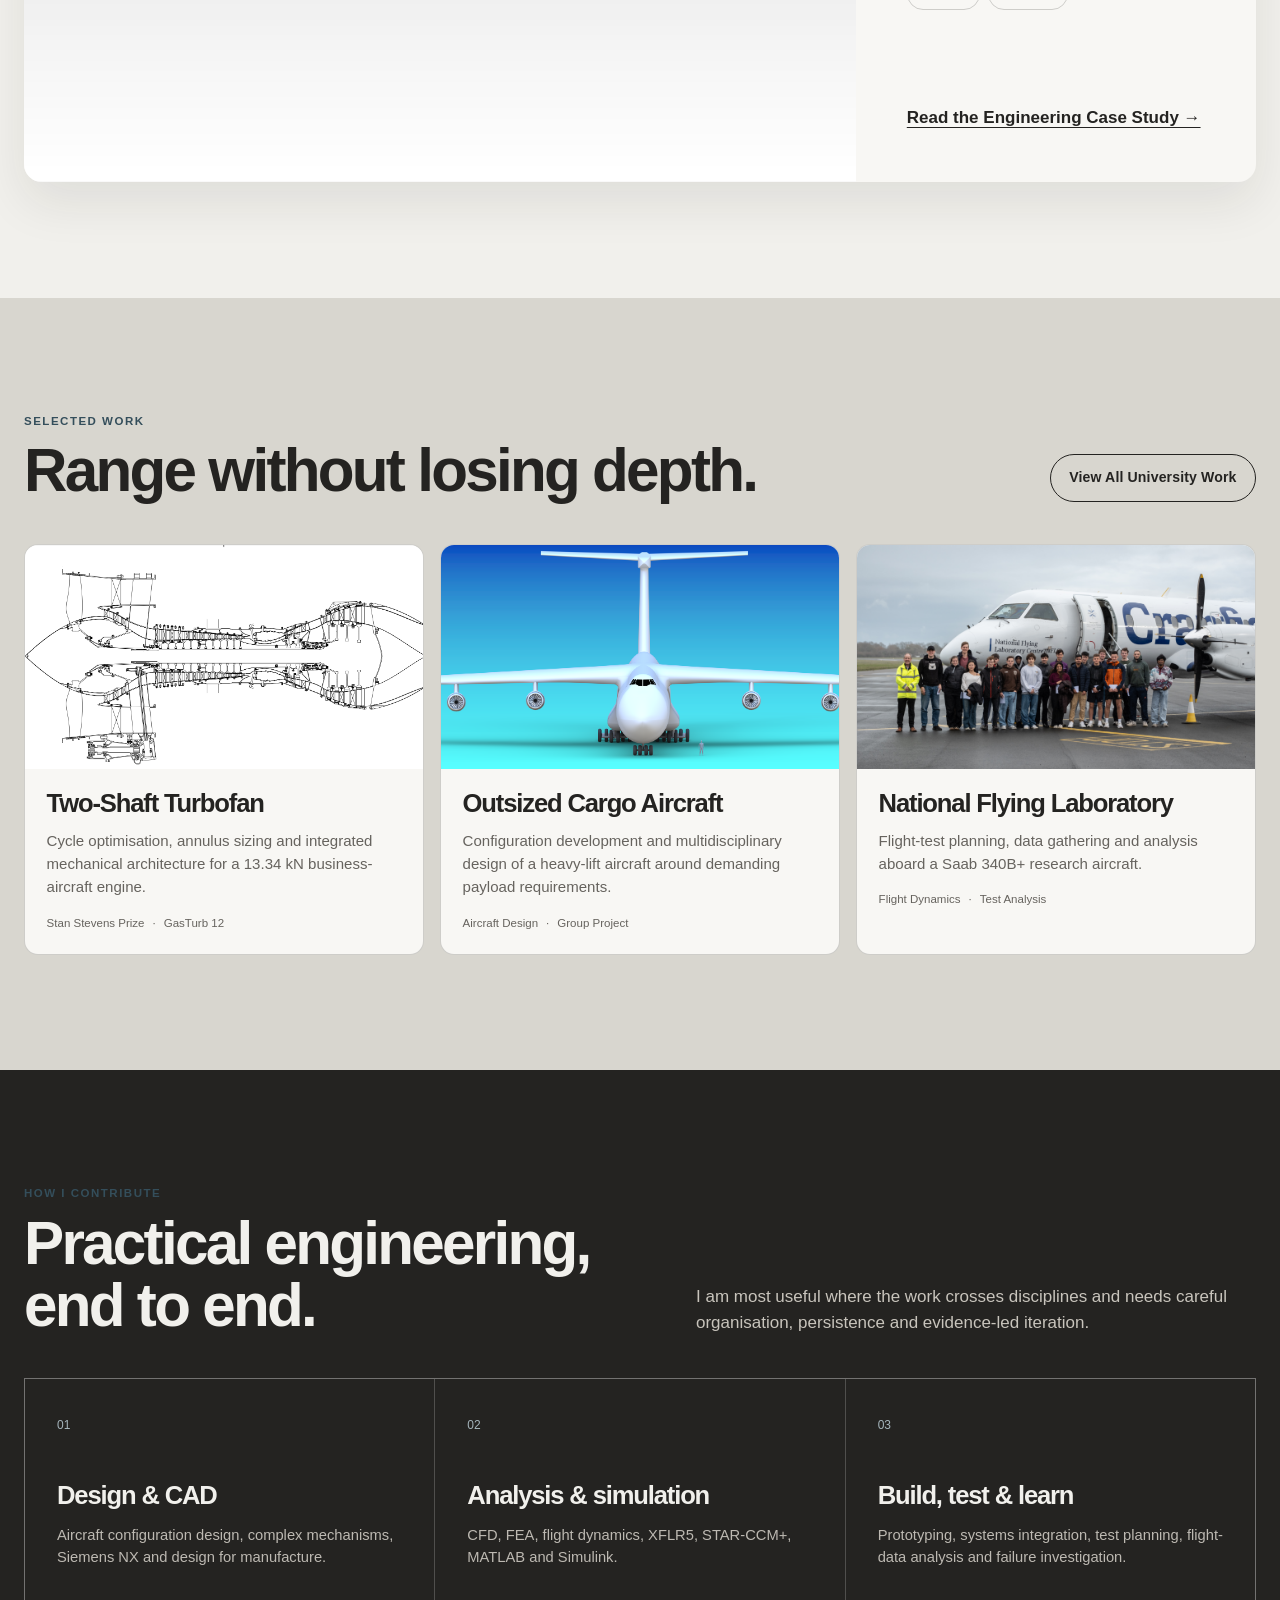
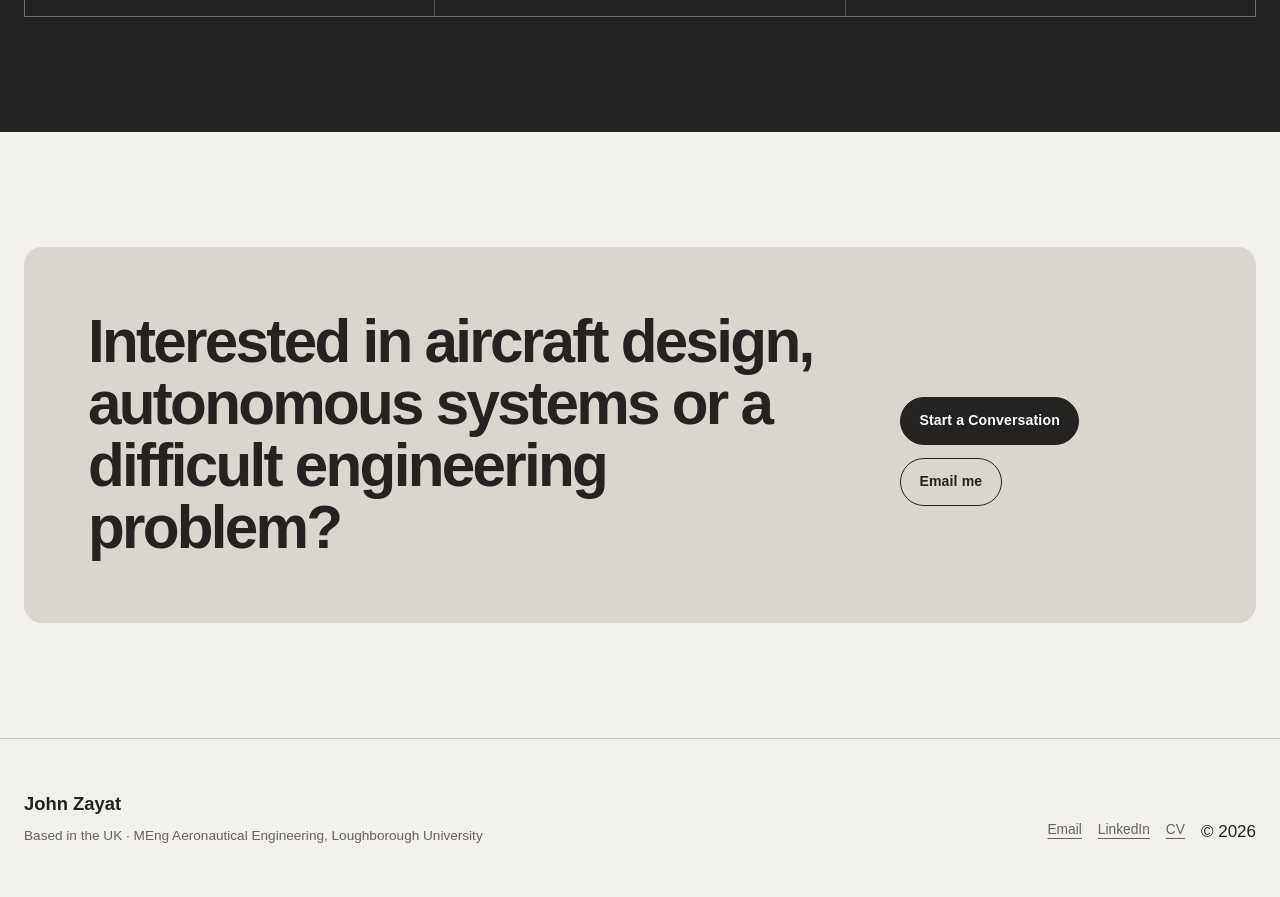
==== commit 633cce69: "Update index.html" ====
--- a/index.html
+++ b/index.html
@@ -48,7 +48,6 @@
           <div class="metric"><strong>5</strong><span>major design iterations</span></div>
           <div class="metric"><strong>3</strong><span>physical airframes built</span></div>
           <div class="metric"><strong>6</strong><span>full-system hover trials</span></div>
-          <div class="metric"><strong>1×</strong><span>individual university prize</span></div>
         </div>
       </div>
     </section>
@@ -65,7 +64,7 @@
             <div>
               <p class="eyebrow">Independent project · 2023–present</p>
               <h3>ARCHANGEL — Autonomous VTOL Aircraft</h3>
-              <p>A 1.7 m, approximately 8 kg aircraft combining distributed electric propulsion, autonomous-flight hardware, a fighter-inspired aerodynamic configuration and custom mechanical subsystems.</p>
+              <p>A 1.7 m, approx. 8 kg aircraft combining distributed electric propulsion, autonomous-flight hardware, a fighter-inspired aerodynamic configuration and custom mechanical subsystems.</p>
               <div class="tag-row"><span class="tag">Siemens NX</span><span class="tag">STAR-CCM+</span><span class="tag">MATLAB</span><span class="tag">CubePilot</span><span class="tag">3D printing</span></div>
             </div>
             <a class="text-link" href="personal-projects.html">Read the Engineering Case Study →</a>
@@ -82,8 +81,8 @@
         </div>
         <div class="card-grid">
           <article class="project-card reveal"><img src="assets/turbofan.PNG" alt="Cross-sectional two-shaft turbofan engine design"><div class="card-body"><h3>Two-Shaft Turbofan</h3><p>Cycle optimisation, annulus sizing and integrated mechanical architecture for a 13.34 kN business-aircraft engine.</p><div class="card-meta"><span>Stan Stevens Prize</span><span>·</span><span>GasTurb 12</span></div></div></article>
-          <article class="project-card reveal"><img src="assets/cargo-aircraft.PNG" alt="Front view render of an outsized cargo aircraft"><div class="card-body"><h3>Outsized Cargo Aircraft</h3><p>Configuration development and multidisciplinary design of a heavy-lift aircraft around demanding payload requirements.</p><div class="card-meta"><span>Aircraft design</span><span>·</span><span>Group project</span></div></div></article>
-          <article class="project-card reveal"><img src="assets/flight-test.JPEG" alt="Flight-test group beside the Cranfield flying laboratory aircraft"><div class="card-body"><h3>Flying Laboratory</h3><p>Flight-test planning, data gathering and analysis aboard a Saab 340B+ research aircraft.</p><div class="card-meta"><span>Flight dynamics</span><span>·</span><span>Test analysis</span></div></div></article>
+          <article class="project-card reveal"><img src="assets/cargo-aircraft.PNG" alt="Front view render of an outsized cargo aircraft"><div class="card-body"><h3>Outsized Cargo Aircraft</h3><p>Configuration development and multidisciplinary design of a heavy-lift aircraft around demanding payload requirements.</p><div class="card-meta"><span>Aircraft Design</span><span>·</span><span>Group Project</span></div></div></article>
+          <article class="project-card reveal"><img src="assets/flight-test.JPEG" alt="Flight-test group beside the Cranfield flying laboratory aircraft"><div class="card-body"><h3>National Flying Laboratory</h3><p>Flight-test planning, data gathering and analysis aboard a Saab 340B+ research aircraft.</p><div class="card-meta"><span>Flight Dynamics</span><span>·</span><span>Test Analysis</span></div></div></article>
         </div>
       </div>
     </section>
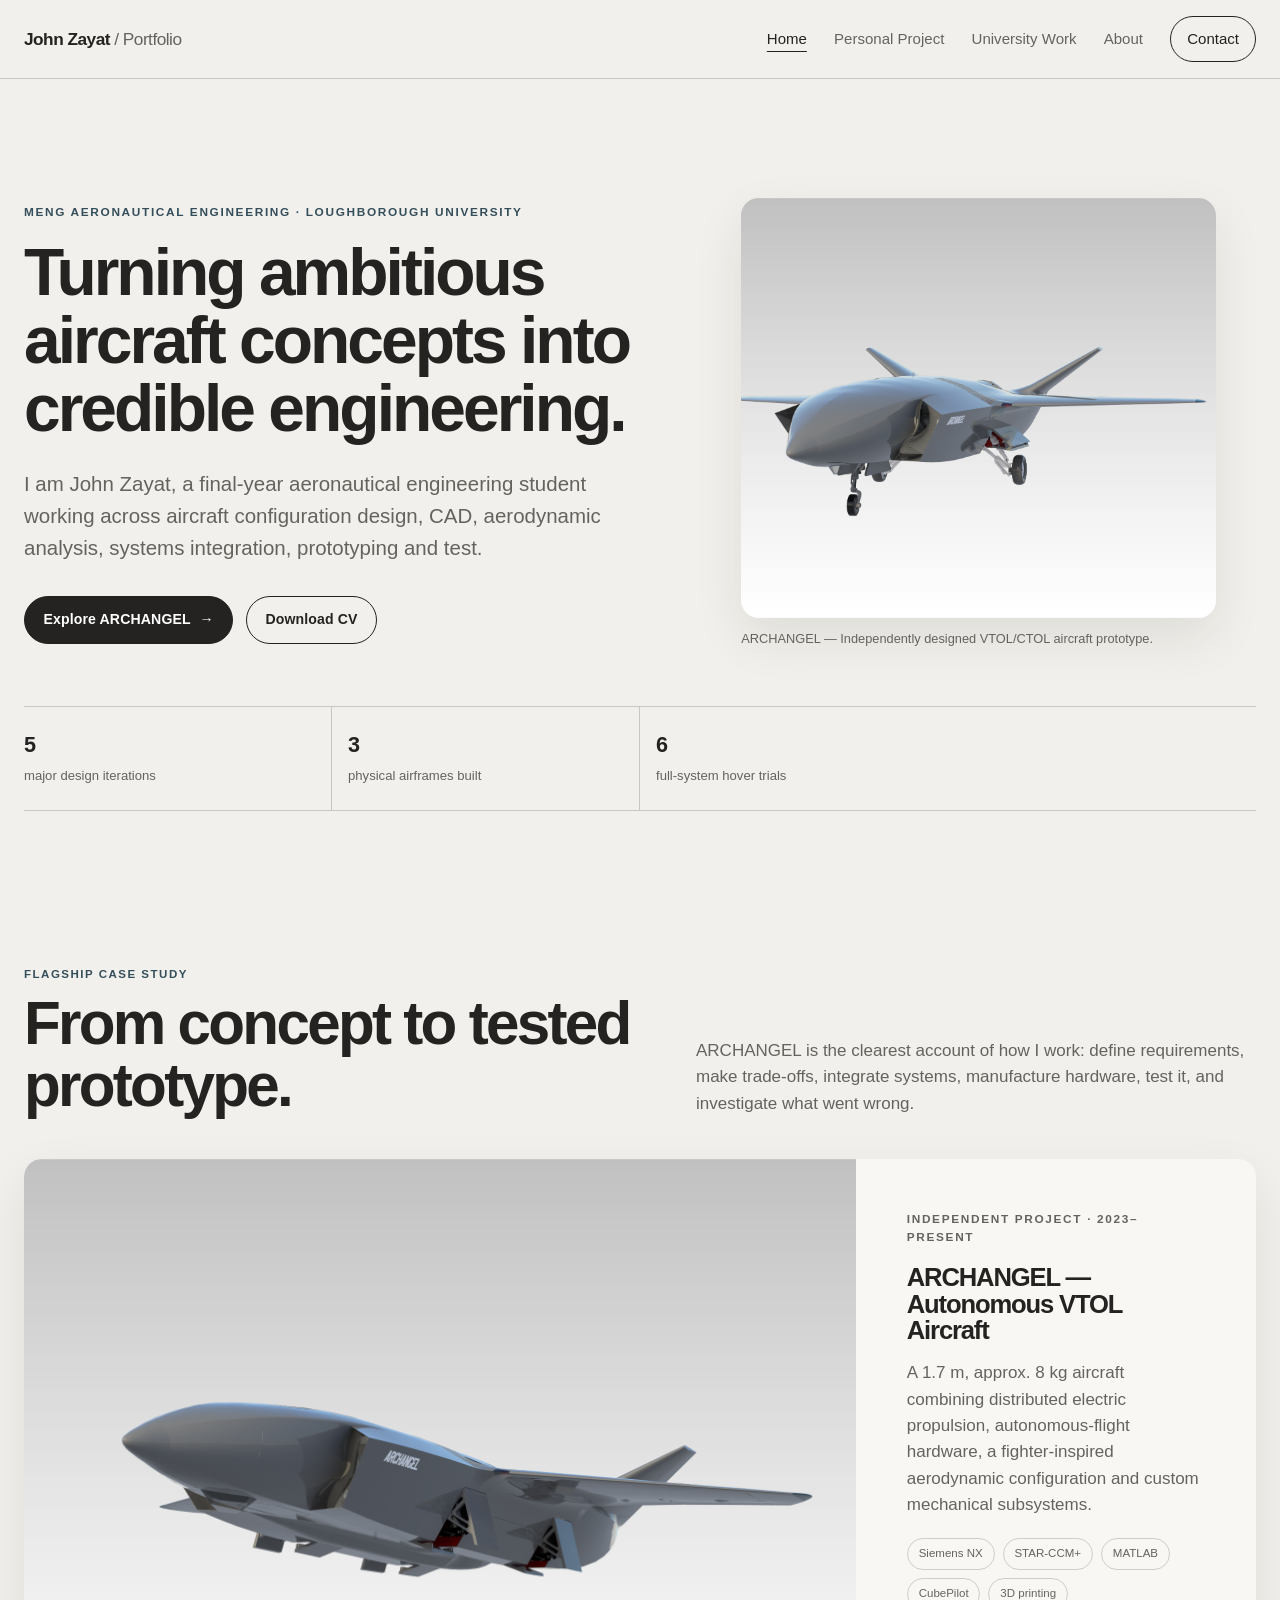
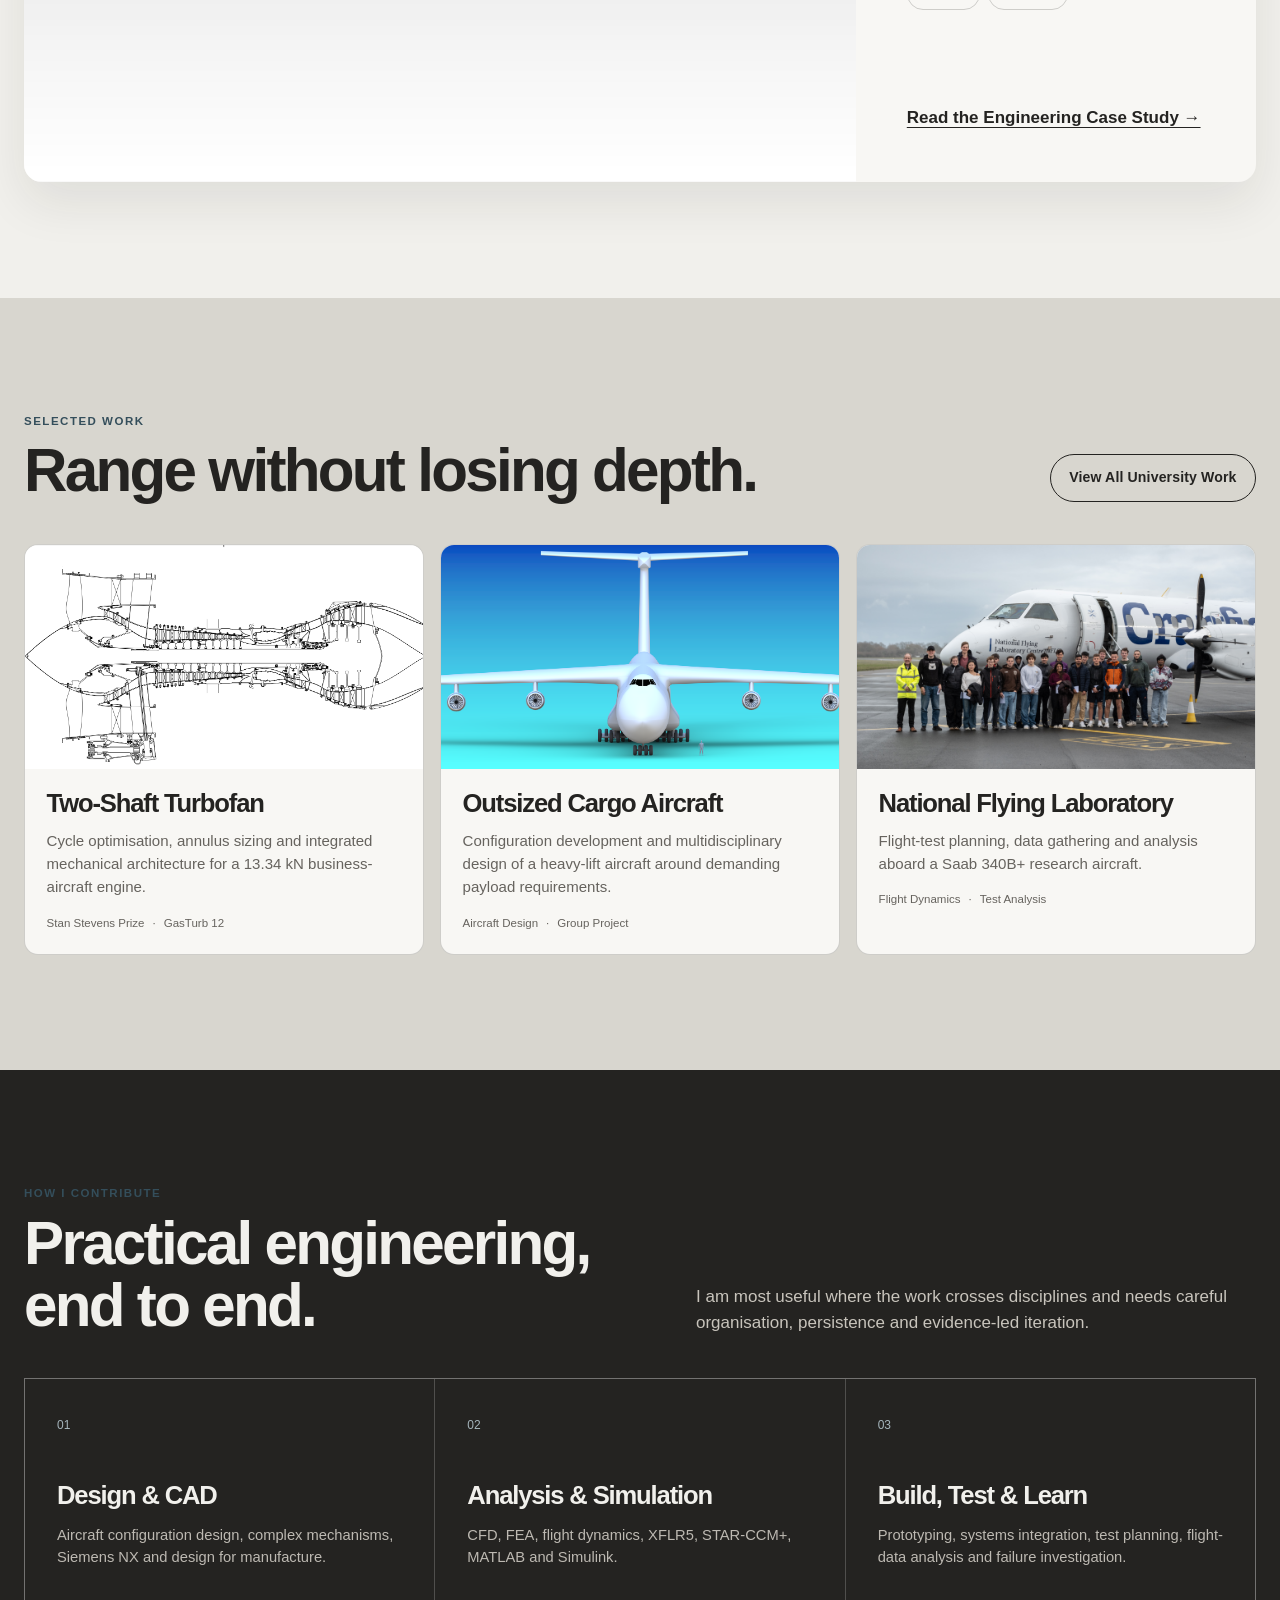
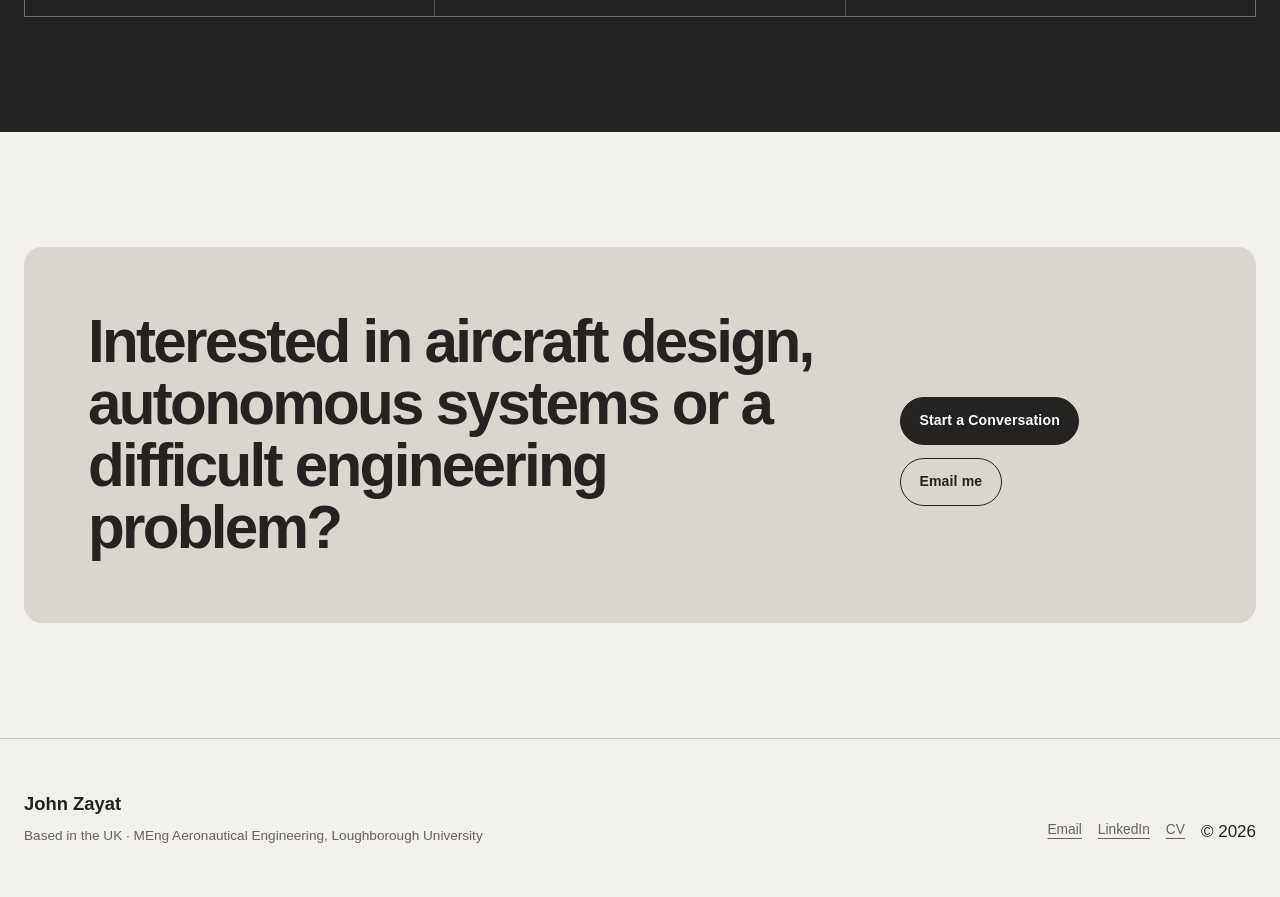
==== commit 4d44d75f: "Update index.html" ====
--- a/index.html
+++ b/index.html
@@ -92,8 +92,8 @@
         <div class="section-head reveal"><div><span class="kicker">How I contribute</span><h2>Practical engineering, end to end.</h2></div><p>I am most useful where the work crosses disciplines and needs careful organisation, persistence and evidence-led iteration.</p></div>
         <div class="capability-grid">
           <article class="capability reveal"><span class="number">01</span><h3>Design & CAD</h3><p>Aircraft configuration design, complex mechanisms, Siemens NX and design for manufacture.</p></article>
-          <article class="capability reveal"><span class="number">02</span><h3>Analysis & simulation</h3><p>CFD, FEA, flight dynamics, XFLR5, STAR-CCM+, MATLAB and Simulink.</p></article>
-          <article class="capability reveal"><span class="number">03</span><h3>Build, test & learn</h3><p>Prototyping, systems integration, test planning, flight-data analysis and failure investigation.</p></article>
+          <article class="capability reveal"><span class="number">02</span><h3>Analysis & Simulation</h3><p>CFD, FEA, flight dynamics, XFLR5, STAR-CCM+, MATLAB and Simulink.</p></article>
+          <article class="capability reveal"><span class="number">03</span><h3>Build, Test & Learn</h3><p>Prototyping, systems integration, test planning, flight-data analysis and failure investigation.</p></article>
         </div>
       </div>
     </section>
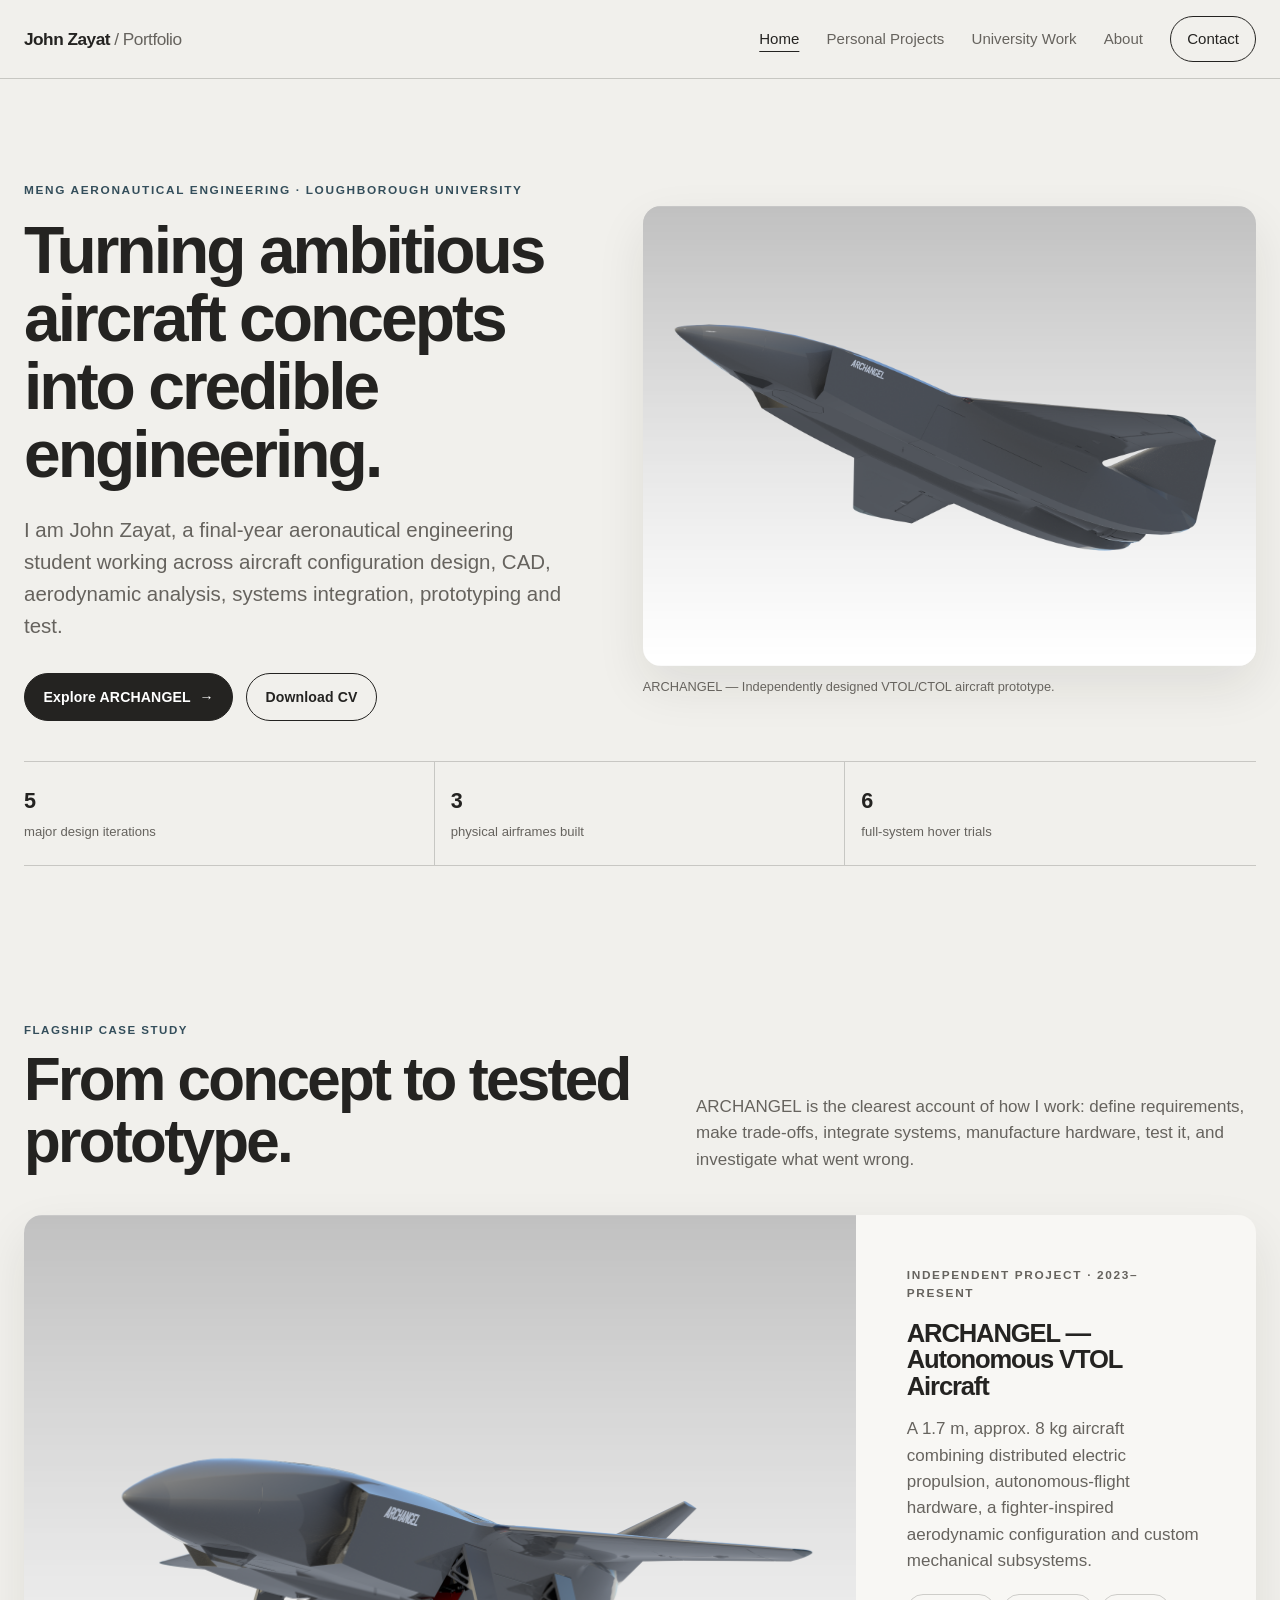
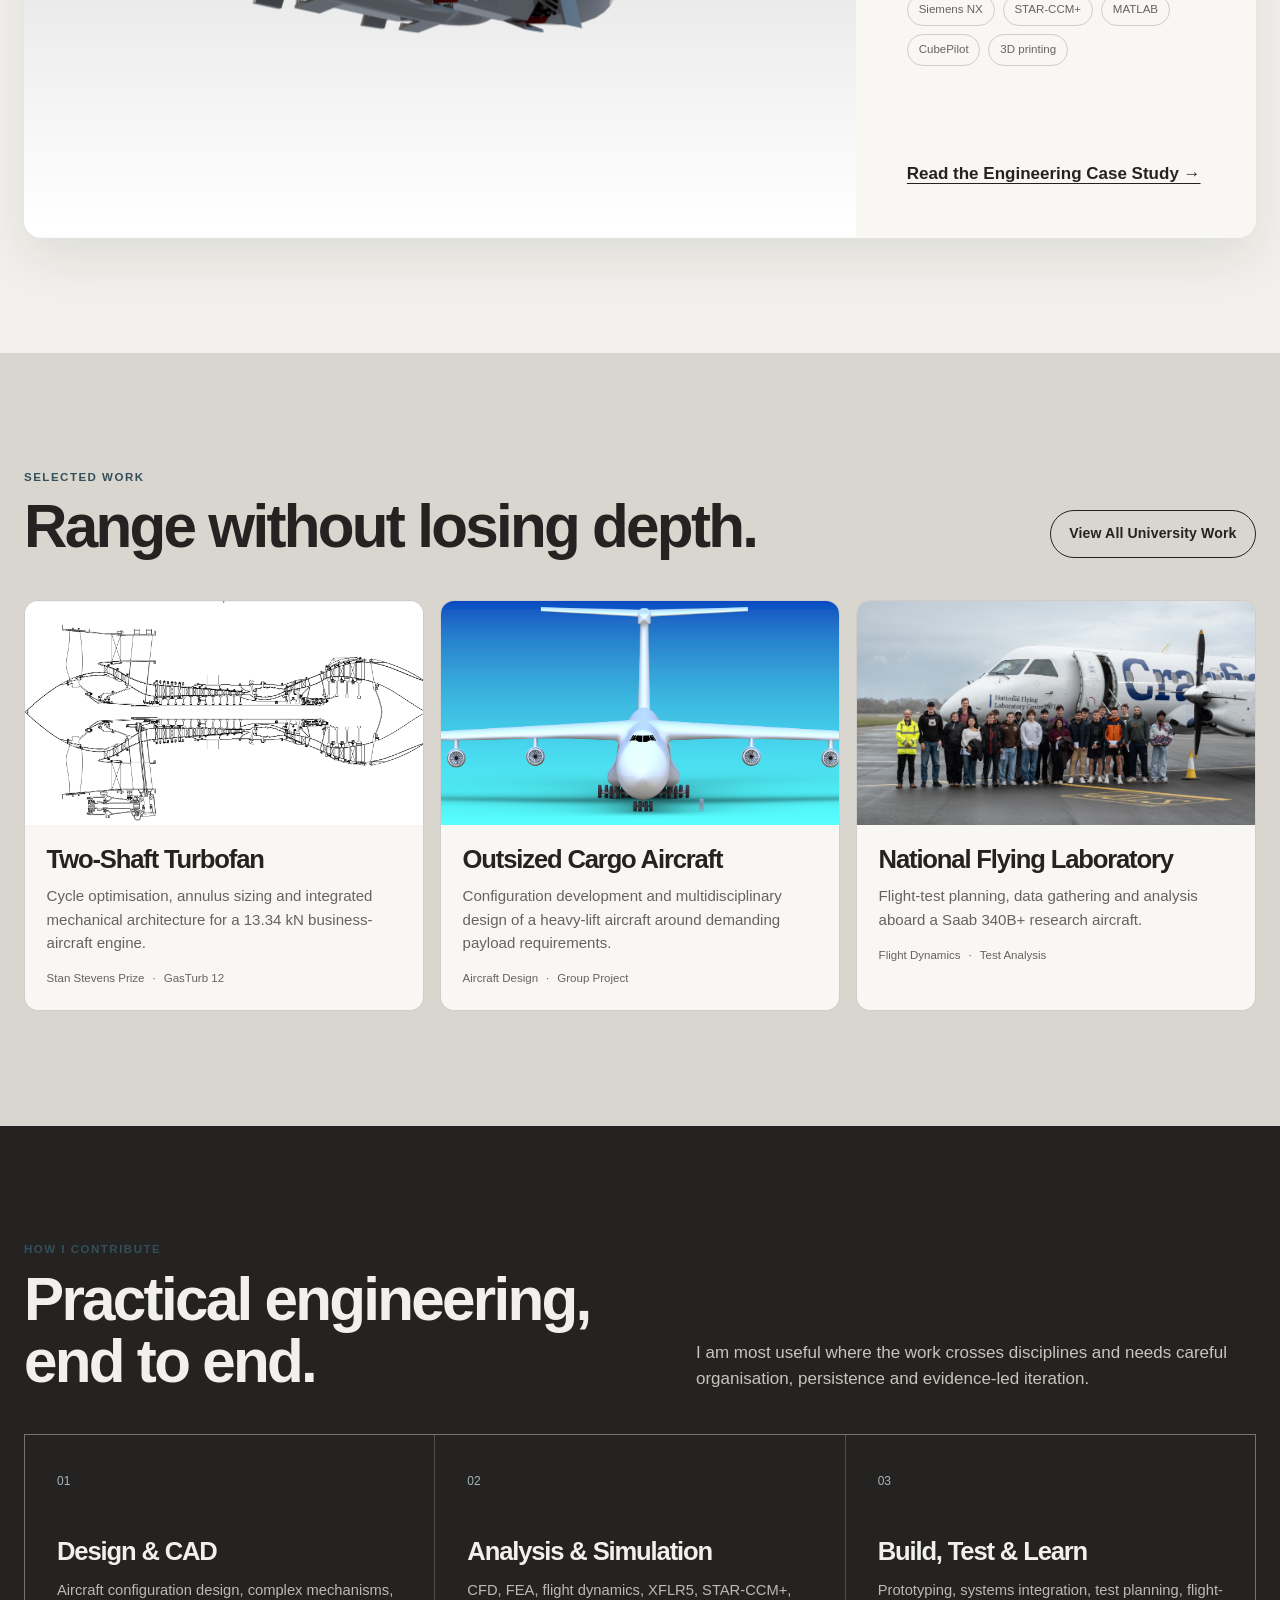
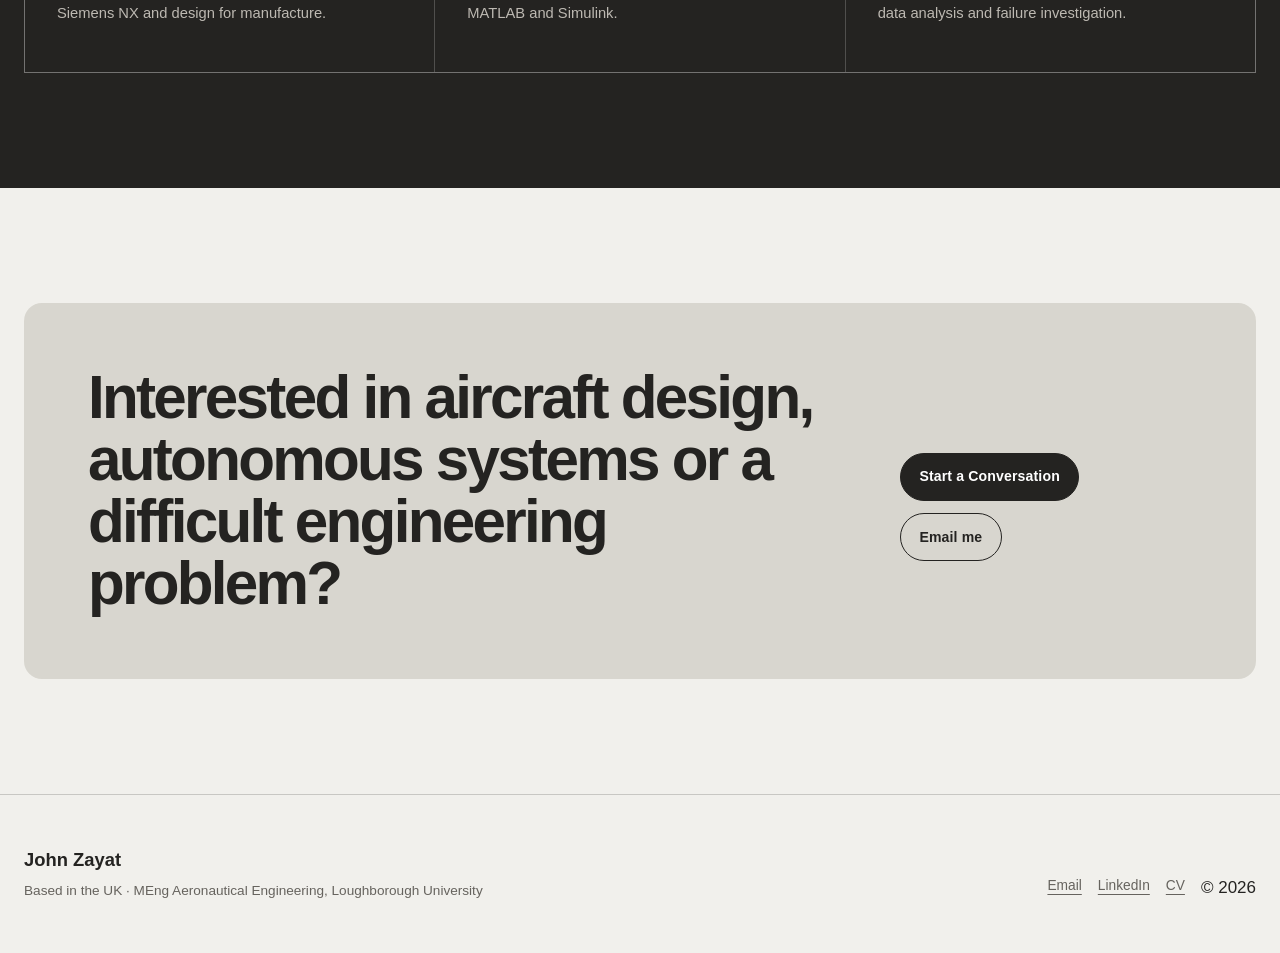
==== commit f0577ca5: "Correct 'Personal Project' to 'Personal Projects'" ====
--- a/index.html
+++ b/index.html
@@ -17,7 +17,7 @@
       <button class="nav-toggle" type="button" aria-label="Open navigation" aria-expanded="false" data-nav-toggle><span></span><span></span><span></span></button>
       <nav class="site-nav" aria-label="Primary navigation" data-site-nav>
         <a href="index.html" aria-current="page">Home</a>
-        <a href="personal-projects.html">Personal Project</a>
+        <a href="personal-projects.html">Personal Projects</a>
         <a href="university-projects.html">University Work</a>
         <a href="about.html">About</a>
         <a class="nav-cta" href="contact.html">Contact</a>
--- a/styles.css
+++ b/styles.css
@@ -24,35 +24,22 @@
   line-height: 1.55;
   -webkit-font-smoothing: antialiased;
 }
+
 img { display: block; max-width: 100%; }
 a { color: inherit; }
 button, input, select, textarea { font: inherit; }
 button, a { -webkit-tap-highlight-color: transparent; }
 :focus-visible { outline: 3px solid #7893a0; outline-offset: 3px; }
 
-.skip-link {
-  position: fixed;
-  left: 1rem;
-  top: -5rem;
-  z-index: 100;
-  background: var(--ink);
-  color: var(--white);
-  padding: .75rem 1rem;
-  border-radius: 999px;
-}
+.skip-link { position: fixed; left: 1rem; top: -5rem; z-index: 100; background: var(--ink); color: var(--white); padding: .75rem 1rem; border-radius: 999px; }
+
 .skip-link:focus { top: 1rem; }
 
 .container { width: min(1260px, calc(100% - 48px)); margin-inline: auto; }
 .narrow { width: min(800px, 100%); }
 
-.site-header {
-  position: sticky;
-  top: 0;
-  z-index: 50;
-  border-bottom: 1px solid var(--line);
-  background: rgba(241, 240, 236, .91);
-  backdrop-filter: blur(18px);
-}
+.site-header { position: sticky; top: 0; z-index: 50; border-bottom: 1px solid var(--line); background: rgba(241, 240, 236, .91); backdrop-filter: blur(18px); }
+
 .nav-shell { min-height: 78px; display: flex; align-items: center; justify-content: space-between; gap: 2rem; }
 .brand { text-decoration: none; font-weight: 700; letter-spacing: -.03em; font-size: 1.08rem; }
 .brand span { color: var(--muted); font-weight: 500; }
@@ -65,7 +52,9 @@
 .nav-toggle span { display: block; height: 2px; margin: 6px 0; background: var(--ink); transition: transform .2s, opacity .2s; }
 
 .hero { padding: clamp(4rem, 8vw, 7.5rem) 0 2.5rem; }
-.hero-grid { display: grid; grid-template-columns: 1.05fr .95fr; gap: clamp(2rem, 5vw, 5rem); align-items: center; }
+.hero-grid { display: grid; grid-template-columns: .95fr 1.05fr; gap: clamp(2rem, 5vw, 5rem); align-items: center; }
+.hero-grid > figure { margin: 0; }
+
 .eyebrow { margin: 0 0 1.1rem; color: var(--accent); font-weight: 700; text-transform: uppercase; letter-spacing: .14em; font-size: .74rem; }
 h1, h2, h3 { margin: 0; letter-spacing: -.045em; line-height: 1.03; }
 h1 { font-size: clamp(3.15rem, 5.15vw, 5.4rem); font-weight: 600; }
@@ -74,33 +63,19 @@
 .hero-copy { max-width: 650px; }
 .hero-copy .lede { max-width: 610px; margin: 1.6rem 0 0; color: var(--muted); font-size: clamp(1.03rem, 1.6vw, 1.28rem); }
 .actions { display: flex; flex-wrap: wrap; gap: .8rem; margin-top: 2rem; }
-.button {
-  display: inline-flex;
-  align-items: center;
-  justify-content: center;
-  gap: .55rem;
-  min-height: 48px;
-  padding: .75rem 1.15rem;
-  border: 1px solid var(--ink);
-  border-radius: 999px;
-  background: var(--ink);
-  color: var(--white);
-  text-decoration: none;
-  font-size: .88rem;
-  font-weight: 700;
-  letter-spacing: .01em;
-  cursor: pointer;
-}
+.button { display: inline-flex; align-items: center; justify-content: center; gap: .55rem; min-height: 48px; padding: .75rem 1.15rem; border: 1px solid var(--ink); border-radius: 999px; background: var(--ink); color: var(--white); text-decoration: none; font-size: .88rem; font-weight: 700; letter-spacing: .01em; cursor: pointer; }
+
 .button:hover { background: var(--accent); border-color: var(--accent); }
 .button.secondary { background: transparent; color: var(--ink); }
 .button.secondary:hover { background: var(--white); border-color: var(--ink); }
 .text-link { font-weight: 700; text-underline-offset: 4px; }
-.hero-visual { overflow: hidden; border-radius: var(--radius); background: linear-gradient(145deg, #d5d4d0, #f7f6f3); min-height: 420px; box-shadow: var(--shadow); }
-.hero-visual img { width: 100%; height: 100%; min-height: 420px; object-fit: cover; object-position: center; }
+.hero-visual { overflow: hidden; min-height: 460px; border-radius: var(--radius); background: linear-gradient(145deg, #d5d4d0, #f7f6f3); box-shadow: var(--shadow); }
+.hero-visual img { width: 100%; height: 100%; min-height: 460px; object-fit: cover; object-position: center; }
+
 .caption { margin: .65rem 0 0; color: var(--muted); font-size: .8rem; }
 
 .metrics { padding: 2.5rem 0 0; }
-.metric-grid { border-top: 1px solid var(--line); border-bottom: 1px solid var(--line); display: grid; grid-template-columns: repeat(4, 1fr); }
+.metric-grid { border-top: 1px solid var(--line); border-bottom: 1px solid var(--line); display: grid; grid-template-columns: repeat(3, 1fr); }
 .metric { padding: 1.35rem 1rem; border-right: 1px solid var(--line); }
 .metric:first-child { padding-left: 0; }
 .metric:last-child { border-right: 0; }
@@ -140,7 +115,6 @@
 .cta-band { display: flex; align-items: center; justify-content: space-between; gap: 2rem; padding: clamp(2rem, 5vw, 4rem); border-radius: var(--radius); background: var(--panel); }
 .cta-band h2 { max-width: 780px; }
 
-/* Interior pages */
 .page-hero { padding: clamp(4rem, 8vw, 7rem) 0 clamp(3rem, 6vw, 5rem); }
 .page-hero .lede { max-width: 760px; margin: 1.5rem 0 0; color: var(--muted); font-size: clamp(1.05rem, 1.7vw, 1.3rem); }
 .page-hero-media { margin-top: 3rem; overflow: hidden; min-height: 400px; border-radius: var(--radius); background: #d0cfcb; }
@@ -163,6 +137,9 @@
 .brief-item small { display: block; color: var(--muted); text-transform: uppercase; letter-spacing: .1em; font-size: .68rem; }
 .brief-item strong { display: block; margin-top: .3rem; }
 
+.brief-list { margin: .3rem 0 0; padding-left: 1.15rem; font-weight: 700; }
+.brief-list li { margin: .15rem 0; line-height: 1.4; }
+
 .requirement-grid { display: grid; grid-template-columns: repeat(4, 1fr); gap: 1rem; margin-top: 2.5rem; }
 .requirement { min-height: 220px; padding: 1.5rem; border: 1px solid var(--line); border-radius: 14px; background: var(--paper-soft); }
 .requirement span { color: var(--accent); font-weight: 800; font-size: .72rem; }
@@ -188,11 +165,46 @@
 .prototype p { color: var(--muted); font-size: .9rem; }
 .mini-metrics { display: flex; gap: .8rem; flex-wrap: wrap; margin-top: .8rem; color: var(--muted); font-size: .75rem; }
 
+.analysis-grid { display: grid; grid-template-columns: repeat(2, minmax(0, 1fr)); gap: 1rem; width: 100%; }
+.analysis-card { min-width: 0; margin: 0; overflow: hidden; border: 1px solid var(--line); border-radius: 14px; background: var(--paper-soft); }
+.analysis-card:only-child { grid-column: 1 / -1; }
+.analysis-image { display: block; width: 100%; overflow: hidden; border-bottom: 1px solid var(--line); background: #fff; }
+.analysis-image img { display: block; width: 100%; height: auto; }
+.analysis-card figcaption { padding: 1.5rem; }
+.analysis-tool { display: block; margin-bottom: .55rem; color: var(--accent); font-size: .7rem; font-weight: 800; letter-spacing: .09em; text-transform: uppercase;m }
+.analysis-card h3 { margin: 0 0 .9rem; font-size: 1.25rem; }
+.analysis-card p { color: var(--muted); font-size: .9rem; }
+.analysis-condition { padding-bottom: .8rem; border-bottom: 1px solid var(--line); }
+.analysis-condition strong { color: var(--ink); }
+
 .test-grid { display: grid; grid-template-columns: 1fr 1fr; gap: 1rem; }
 .test-card { overflow: hidden; border: 1px solid rgba(255,255,255,.18); border-radius: 14px; }
 .test-card img { width: 100%; aspect-ratio: 16/9; object-fit: cover; background: #fff; }
 .test-card .card-body { padding: 1.5rem; }
 .test-card p { color: #c7c2ba; }
+.test-media { display: block; width: 100%; aspect-ratio: 16 / 9; object-fit: contain; background: #000; }
+
+.analysis-card-button { width: 100%; padding: 0; background: transparent; color: inherit; text-align: left; cursor: pointer; }
+.analysis-card-button:hover img { transform: scale(1.02); }
+.analysis-card-button img { transition: transform 0.3s ease; }
+.analysis-card-button .card-body { display: block; }
+.analysis-title { display: block; font-size: clamp(1.25rem, 2vw, 1.65rem); font-weight: 650; line-height: 1.03; letter-spacing: -0.045em; }
+.analysis-copy { display: block; margin: 0.75rem 0 1rem; color: #c7c2ba; font-size: 0.94rem; }
+.analysis-hint { display: block; color: #fff; font-size: 0.75rem; font-weight: 800; letter-spacing: 0.08em; text-transform: uppercase; }
+.analysis-panel { margin-top: 1rem; padding: clamp(1.5rem, 4vw, 3rem); border: 1px solid rgba(255, 255, 255, 0.18); border-radius: 14px; background: rgba(255, 255, 255, 0.05); }
+.analysis-panel[hidden] { display: none; }
+.analysis-panel-head { display: flex; align-items: flex-start; justify-content: space-between; gap: 2rem; }
+.analysis-intro,
+.analysis-video p { max-width: 850px; color: #c7c2ba; }
+.analysis-close { padding: 0.6rem 1rem; border: 1px solid rgba(255, 255, 255, 0.45); border-radius: 999px; background: transparent; color: #fff; cursor: pointer; }
+.analysis-gallery { display: grid; grid-template-columns: repeat(3, minmax(0, 1fr)); gap: 1rem; margin-top: 2rem; }
+.analysis-gallery figure { margin: 0; }
+.analysis-gallery a { display: block; overflow: hidden; border-radius: 10px; background: #fff; }
+.analysis-gallery img { width: 100%; aspect-ratio: 16 / 9; object-fit: contain; }
+.analysis-gallery figcaption { margin-top: 0.6rem; color: #c7c2ba; font-size: 0.8rem; }
+.analysis-video { margin-top: 2.5rem; padding-top: 2rem; border-top: 1px solid rgba(255, 255, 255, 0.18); }
+.analysis-video .test-media { margin-top: 1rem; border-radius: 10px; }
+
 .finding-list { margin: 2rem 0 0; padding: 0; list-style: none; display: grid; grid-template-columns: repeat(4, 1fr); border-top: 1px solid rgba(255,255,255,.2); }
 .finding-list li { padding: 1.2rem; border-right: 1px solid rgba(255,255,255,.2); color: #cac6be; font-size: .86rem; }
 .finding-list li:last-child { border-right: 0; }
@@ -206,7 +218,6 @@
 .status-panel { display: grid; grid-template-columns: 1fr auto; gap: 2rem; align-items: center; padding: 2rem; border: 1px solid var(--line); border-radius: 14px; background: var(--paper-soft); }
 .status-badge { white-space: nowrap; padding: .55rem .8rem; border-radius: 999px; background: #dce5e8; color: #27424e; font-size: .72rem; font-weight: 800; text-transform: uppercase; letter-spacing: .08em; }
 
-/* Project directory */
 .tab-list { display: inline-flex; gap: .5rem; padding: .4rem; margin: 2rem 0 2.5rem; border: 1px solid var(--line); border-radius: 999px; }
 .tab-button { border: 0; border-radius: 999px; padding: .7rem 1.1rem; background: transparent; color: var(--muted); cursor: pointer; font-weight: 700; }
 .tab-button[aria-selected="true"] { background: var(--ink); color: var(--white); }
@@ -226,13 +237,30 @@
 .team-callout { display: grid; grid-template-columns: .7fr 1.3fr; gap: 2rem; padding: 2rem; border-radius: 14px; background: var(--ink); color: var(--paper); }
 .team-callout p { margin: 0; color: #c9c5bd; }
 
-.module-years { display: grid; grid-template-columns: repeat(2, 1fr); gap: .75rem; }
-.module-year { border: 1px solid var(--line); border-radius: 12px; background: var(--paper-soft); }
+.uav-gallery { display: grid; grid-template-columns: repeat(3, minmax(0, 1fr)); gap: 1rem; margin-top: 1rem; }
+.uav-gallery figure { display: grid; grid-template-rows: auto 1fr; min-width: 0; margin: 0; overflow: hidden; border: 1px solid var(--line); border-radius: 14px; background: var(--paper-soft); }
+.uav-gallery a { display: block; width: 100%; aspect-ratio: 4 / 3; overflow: hidden; background: #fff; }
+.uav-gallery img { display: block; width: 100%; height: 100%; object-fit: contain; }
+.uav-gallery figcaption { padding: 0.85rem 1rem; border-top: 1px solid var(--line); color: var(--muted); font-size: 0.82rem; line-height: 1.45; }
+
+.team-callout p { margin: 0; color: #c9c5bd; }
+
+.module-years { display: grid; grid-template-columns: repeat(2, minmax(0, 1fr)); align-items: start; gap: 0.75rem; }
+.module-year { overflow: hidden; border: 1px solid var(--line); border-radius: 12px; background: var(--paper-soft); }
 .module-year summary { cursor: pointer; padding: 1.1rem 1.25rem; font-weight: 750; }
-.module-year ul { columns: 2; margin: 0; padding: 0 1.25rem 1.25rem 2.4rem; color: var(--muted); font-size: .83rem; }
-.module-year li { break-inside: avoid; margin-bottom: .35rem; }
-
-/* About */
+.module-year[open] summary { border-bottom: 1px solid var(--line); }
+.module-table-wrap { overflow-x: auto; }
+.module-table { width: 100%; border-collapse: collapse; table-layout: fixed; color: var(--muted); font-size: 0.83rem; }
+.module-table th,
+.module-table td { padding: 0.75rem 1rem; border-bottom: 1px solid var(--line); text-align: left; vertical-align: top; }
+.module-table th { color: var(--ink); font-size: 0.72rem; font-weight: 800; letter-spacing: 0.06em; text-transform: uppercase; }
+.module-table th:first-child,
+.module-table td:first-child { width: 72%; }
+.module-table th:last-child,
+.module-table td:last-child { width: 28%; white-space: nowrap; }
+.module-table td:last-child { color: var(--ink); font-weight: 700; }
+.module-table tbody tr:last-child td { border-bottom: 0; }
+
 .about-hero-grid { display: grid; grid-template-columns: 1.05fr .95fr; gap: clamp(2rem, 6vw, 6rem); align-items: center; }
 .about-hero-grid h1 { font-size: clamp(3.7rem, 7vw, 7.3rem); }
 .about-hero-grid p { color: var(--muted); }
@@ -250,18 +278,17 @@
 .certificate-list div { padding: 1rem 0; border-bottom: 1px solid var(--line); }
 .certificate-list small { display: block; color: var(--muted); }
 
-/* Contact */
 .contact-grid { display: grid; grid-template-columns: .75fr 1.25fr; gap: clamp(2rem, 7vw, 7rem); align-items: start; }
-.contact-copy { position: sticky; top: 130px; }
+.contact-copy { position: static; }
 .contact-copy h1 { font-size: clamp(3.8rem, 7vw, 7rem); }
 .contact-copy p { color: var(--muted); }
-.contact-links { display: grid; gap: .7rem; margin-top: 2rem; }
-.contact-links a { font-weight: 750; text-underline-offset: 4px; }
+
 .contact-form { padding: clamp(1.5rem, 4vw, 3rem); border-radius: var(--radius); background: var(--panel); }
 .form-grid { display: grid; grid-template-columns: repeat(2, 1fr); gap: 1rem; }
 .field { display: grid; gap: .4rem; }
 .field.full { grid-column: 1 / -1; }
 .field label { font-size: .78rem; font-weight: 800; }
+.field-hint { display: block; color: var(--muted); font-size: .72rem; font-weight: 400; line-height: 1.4; }
 .field input, .field select, .field textarea { width: 100%; border: 1px solid rgba(36,35,33,.55); border-radius: 10px; background: rgba(255,255,255,.48); color: var(--ink); padding: .8rem .9rem; }
 .field textarea { min-height: 170px; resize: vertical; }
 .form-note { color: var(--muted); font-size: .76rem; }
@@ -283,7 +310,7 @@
   .feature { min-height: auto; }
   .feature-media { min-height: 360px; }
   .card-grid, .capability-grid { grid-template-columns: repeat(2, 1fr); }
-  .metric-grid { grid-template-columns: repeat(2, 1fr); }
+  .metric-grid { grid-template-columns: repeat(3, 1fr); }
   .metric:nth-child(2) { border-right: 0; }
   .metric:nth-child(-n+2) { border-bottom: 1px solid var(--line); }
   .intro-grid, .outcome-grid, .about-hero-grid, .contact-grid { grid-template-columns: 1fr; }
@@ -298,17 +325,7 @@
   .container { width: min(100% - 32px, 1260px); }
   .nav-shell { min-height: 68px; }
   .nav-toggle { display: block; }
-  .site-nav {
-    position: absolute;
-    inset: 68px 0 auto 0;
-    display: none;
-    flex-direction: column;
-    align-items: stretch;
-    gap: 0;
-    padding: 1rem 16px 1.4rem;
-    border-bottom: 1px solid var(--line);
-    background: var(--paper);
-  }
+  .site-nav { position: absolute; inset: 68px 0 auto 0; display: none; flex-direction: column; align-items: stretch; gap: 0; padding: 1rem 16px 1.4rem; border-bottom: 1px solid var(--line); background: var(--paper); }
   .site-nav.is-open { display: flex; }
   .site-nav a { padding: .9rem .2rem; }
   .nav-cta { text-align: center; margin-top: .5rem; }
@@ -317,6 +334,9 @@
   .section { padding: 4.8rem 0; }
   .section-head, .cta-band { align-items: flex-start; flex-direction: column; }
   .card-grid, .capability-grid { grid-template-columns: 1fr; }
+  .metric-grid { grid-template-columns: 1fr;}
+  .metric { border-right: 0; border-bottom: 1px solid var(--line);}
+  .metric:last-child { border-bottom: 0;}
   .feature-media { min-height: 280px; }
   .footer-grid { grid-template-columns: 1fr; }
   .footer-links { justify-content: start; }
@@ -329,10 +349,21 @@
   .timeline-row p { grid-column: 2; }
   .finding-list li { border-right: 0; border-bottom: 1px solid rgba(255,255,255,.2); }
   .team-callout, .status-panel { grid-template-columns: 1fr; }
-  .module-year ul { columns: 1; }
+  
   .about-portrait, .about-portrait img { min-height: 360px; }
   .form-grid { grid-template-columns: 1fr; }
   .field.full { grid-column: auto; }
+
+  .analysis-gallery { grid-template-columns: 1fr; }
+  .analysis-panel-head { flex-direction: column; }
+
+  .uav-gallery { grid-template-columns: 1fr; }
+
+  .analysis-grid { grid-template-columns: 1fr; }
+
+  .metric-grid { grid-template-columns: 1fr; }
+  .metric { padding: 1.35rem 0; border-right: 0; border-bottom: 1px solid var(--line); }
+  .metric:last-child { border-bottom: 0; }
 }
 
 @media (prefers-reduced-motion: reduce) {
@@ -340,3 +371,7 @@
   *, *::before, *::after { animation-duration: .01ms !important; transition-duration: .01ms !important; }
   .reveal { opacity: 1; transform: none; }
 }
+
+.evidence-finding { margin: .45rem 0 0; color: #bdbab3; font-size: .78rem; font-weight: 400; line-height: 1.5; }
+.evidence-finding strong { color: #f3f1ec; font-weight: 700; }
+.recreation-finding { max-width: 760px; margin-top: .75rem; }
